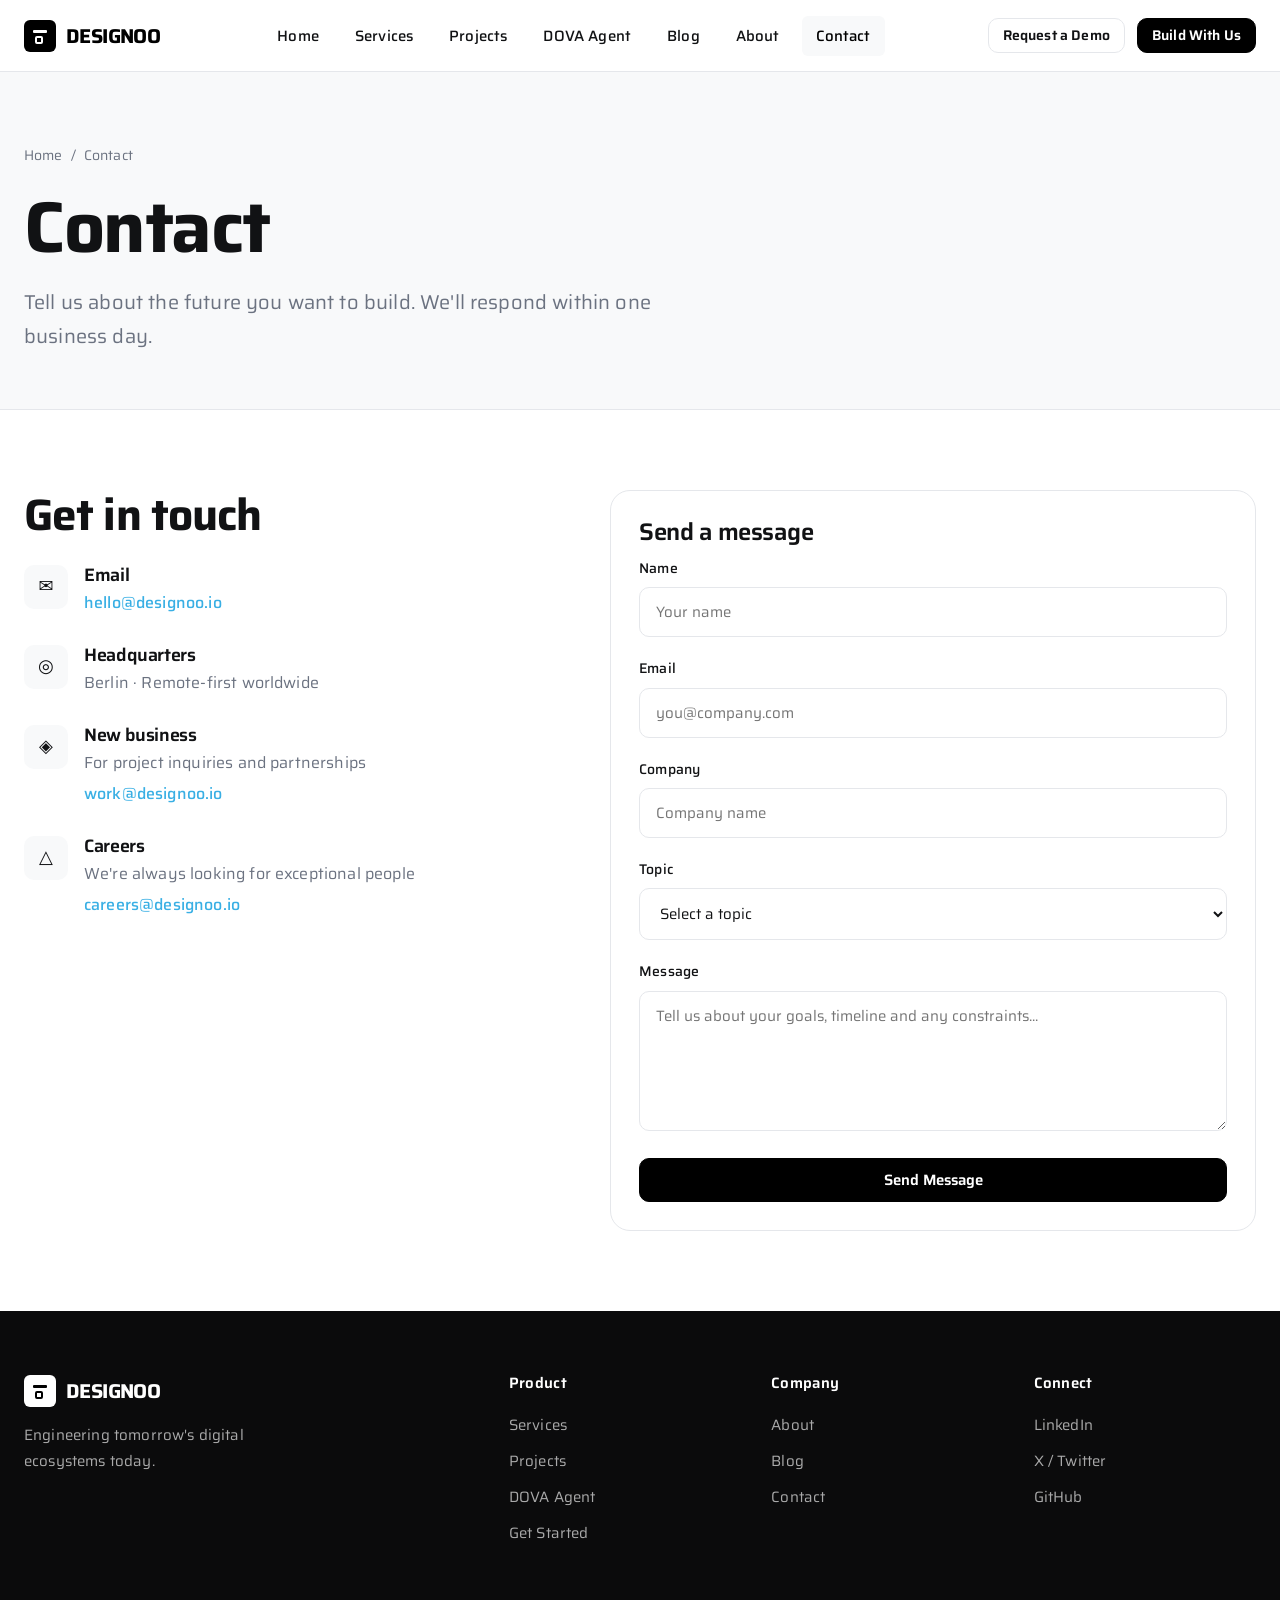
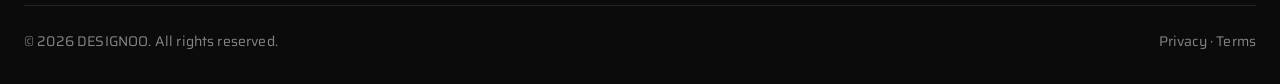
==== contact.html @ a506d185 "Add Contact, Get Started, Blog and Single Post pages" ====
<!DOCTYPE html>
<html lang="en">
<head>
  <meta charset="UTF-8">
  <meta name="viewport" content="width=device-width, initial-scale=1.0">
  <title>Contact — DESIGNOO</title>
  <meta name="description" content="Get in touch with DESIGNOO.">
  <link rel="stylesheet" href="styles.css">
</head>
<body>
  <header class="header">
    <div class="container header-inner">
      <a href="index.html" class="logo">
        <span class="logo-icon"></span>
        DESIGNOO
      </a>
      <nav class="nav" id="mainNav">
        <a href="index.html" class="nav-link">Home</a>
        <a href="services.html" class="nav-link">Services</a>
        <a href="projects.html" class="nav-link">Projects</a>
        <a href="dova-agent.html" class="nav-link">DOVA Agent</a>
        <a href="blog.html" class="nav-link">Blog</a>
        <a href="about.html" class="nav-link">About</a>
        <a href="contact.html" class="nav-link active">Contact</a>
      </nav>
      <div class="nav-actions">
        <a href="get-started.html" class="btn btn-secondary btn-sm">Request a Demo</a>
        <a href="get-started.html" class="btn btn-primary btn-sm">Build With Us</a>
        <button class="mobile-toggle" id="menuToggle" aria-label="Toggle menu">
          <span></span><span></span><span></span>
        </button>
      </div>
    </div>
  </header>

  <section class="page-hero">
    <div class="container">
      <div class="breadcrumb">
        <a href="index.html">Home</a>
        <span>/</span>
        <span>Contact</span>
      </div>
      <h1>Contact</h1>
      <p class="lead">Tell us about the future you want to build. We'll respond within one business day.</p>
    </div>
  </section>

  <section class="section">
    <div class="container">
      <div class="contact-grid">
        <div>
          <h2 class="mb-24">Get in touch</h2>
          
          <div class="contact-info-item">
            <div class="icon">✉</div>
            <div>
              <h4>Email</h4>
              <p style="margin-top: 4px;"><a href="mailto:hello@designoo.io" class="content-link">hello@designoo.io</a></p>
            </div>
          </div>
          
          <div class="contact-info-item">
            <div class="icon">◎</div>
            <div>
              <h4>Headquarters</h4>
              <p style="margin-top: 4px; color: var(--text-grey);">Berlin · Remote-first worldwide</p>
            </div>
          </div>
          
          <div class="contact-info-item">
            <div class="icon">◈</div>
            <div>
              <h4>New business</h4>
              <p style="margin-top: 4px; color: var(--text-grey);">For project inquiries and partnerships</p>
              <p style="margin-top: 4px;"><a href="mailto:work@designoo.io" class="content-link">work@designoo.io</a></p>
            </div>
          </div>
          
          <div class="contact-info-item">
            <div class="icon">△</div>
            <div>
              <h4>Careers</h4>
              <p style="margin-top: 4px; color: var(--text-grey);">We're always looking for exceptional people</p>
              <p style="margin-top: 4px;"><a href="mailto:careers@designoo.io" class="content-link">careers@designoo.io</a></p>
            </div>
          </div>
        </div>
        
        <div class="card">
          <h3 class="mb-24">Send a message</h3>
          <form action="#" method="post" onsubmit="event.preventDefault(); alert('Thank you. We will be in touch shortly.');">
            <div class="form-group">
              <label class="form-label" for="name">Name</label>
              <input class="form-input" type="text" id="name" name="name" required placeholder="Your name">
            </div>
            <div class="form-group">
              <label class="form-label" for="email">Email</label>
              <input class="form-input" type="email" id="email" name="email" required placeholder="you@company.com">
            </div>
            <div class="form-group">
              <label class="form-label" for="company">Company</label>
              <input class="form-input" type="text" id="company" name="company" placeholder="Company name">
            </div>
            <div class="form-group">
              <label class="form-label" for="topic">Topic</label>
              <select class="form-select" id="topic" name="topic">
                <option value="">Select a topic</option>
                <option value="project">New project</option>
                <option value="dova">DOVA Agent</option>
                <option value="partnership">Partnership</option>
                <option value="careers">Careers</option>
                <option value="other">Other</option>
              </select>
            </div>
            <div class="form-group">
              <label class="form-label" for="message">Message</label>
              <textarea class="form-textarea" id="message" name="message" required placeholder="Tell us about your goals, timeline and any constraints..."></textarea>
            </div>
            <button type="submit" class="btn btn-primary w-full">Send Message</button>
          </form>
        </div>
      </div>
    </div>
  </section>

  <footer class="footer">
    <div class="container">
      <div class="footer-grid">
        <div class="footer-brand">
          <a href="index.html" class="logo" style="color: #fff;">
            <span class="logo-icon"></span>
            DESIGNOO
          </a>
          <p>Engineering tomorrow's digital ecosystems today.</p>
        </div>
        <div>
          <h4>Product</h4>
          <div class="footer-links">
            <a href="services.html">Services</a>
            <a href="projects.html">Projects</a>
            <a href="dova-agent.html">DOVA Agent</a>
            <a href="get-started.html">Get Started</a>
          </div>
        </div>
        <div>
          <h4>Company</h4>
          <div class="footer-links">
            <a href="about.html">About</a>
            <a href="blog.html">Blog</a>
            <a href="contact.html">Contact</a>
          </div>
        </div>
        <div>
          <h4>Connect</h4>
          <div class="footer-links">
            <a href="#">LinkedIn</a>
            <a href="#">X / Twitter</a>
            <a href="#">GitHub</a>
          </div>
        </div>
      </div>
      <div class="footer-bottom">
        <span>© 2026 DESIGNOO. All rights reserved.</span>
        <span>Privacy · Terms</span>
      </div>
    </div>
  </footer>

  <script>
    const toggle = document.getElementById('menuToggle');
    const nav = document.getElementById('mainNav');
    if (toggle && nav) {
      toggle.addEventListener('click', () => nav.classList.toggle('open'));
    }
  </script>
</body>
</html>
---- styles.css ----
/* DESIGNOO Design System - Modern · Premium · Minimal · Digital */
@import url('https://fonts.googleapis.com/css2?family=Saira:wght@400;500;600;700&display=swap');

:root {
  /* Core Colors */
  --primary-black: #000000;
  --primary-white: #FFFFFF;
  --soft-bg: #F8F9FA;
  --dark-bg: #0B0B0C;
  --text-dark: #111214;
  --text-grey: #6B7280;
  --border: #E5E7EB;
  
  /* Accent */
  --primary-blue: #39AFE4;
  --blue-dark: #2563EB;
  
  /* Radius */
  --radius-sm: 6px;
  --radius-md: 10px;
  --radius-lg: 16px;
  --radius-xl: 20px;
  
  /* Shadows */
  --shadow-sm: 0 2px 8px rgba(0, 0, 0, 0.06);
  --shadow-card: 0 8px 24px rgba(0, 0, 0, 0.08);
  --shadow-modal: 0 20px 50px rgba(0, 0, 0, 0.15);
  
  /* Spacing */
  --max-width: 1280px;
  --header-height: 72px;
}

*,
*::before,
*::after {
  box-sizing: border-box;
  margin: 0;
  padding: 0;
}

html {
  scroll-behavior: smooth;
  font-size: 16px;
}

body {
  font-family: 'Saira', system-ui, -apple-system, sans-serif;
  font-weight: 400;
  color: var(--text-dark);
  background: var(--primary-white);
  line-height: 1.6;
  letter-spacing: 0.01em;
  -webkit-font-smoothing: antialiased;
  -moz-osx-font-smoothing: grayscale;
}

img {
  max-width: 100%;
  height: auto;
  display: block;
}

a {
  text-decoration: none;
  color: inherit;
  transition: color 0.2s ease, opacity 0.2s ease;
}

ul, ol {
  list-style: none;
}

button, input, select, textarea {
  font-family: inherit;
  font-size: inherit;
}

/* Typography */
h1, h2, h3, h4, h5, h6 {
  font-weight: 700;
  line-height: 1.15;
  letter-spacing: -0.02em;
  color: var(--text-dark);
}

h1 { font-size: clamp(2.5rem, 6vw, 4.5rem); }
h2 { font-size: clamp(1.75rem, 4vw, 2.75rem); }
h3 { font-size: clamp(1.25rem, 2.5vw, 1.5rem); font-weight: 600; }
h4 { font-size: 1.125rem; font-weight: 600; }

p {
  color: var(--text-grey);
  font-size: 1rem;
  line-height: 1.7;
}

.text-large {
  font-size: 1.125rem;
  line-height: 1.7;
}

.lead {
  font-size: 1.25rem;
  color: var(--text-grey);
  max-width: 640px;
}

/* Layout */
.container {
  width: 100%;
  max-width: var(--max-width);
  margin: 0 auto;
  padding: 0 24px;
}

.section {
  padding: 80px 0;
}

.section-sm {
  padding: 48px 0;
}

.section-lg {
  padding: 120px 0;
}

.grid {
  display: grid;
  gap: 24px;
}

.grid-2 { grid-template-columns: repeat(2, 1fr); }
.grid-3 { grid-template-columns: repeat(3, 1fr); }
.grid-4 { grid-template-columns: repeat(4, 1fr); }

@media (max-width: 1024px) {
  .grid-4 { grid-template-columns: repeat(2, 1fr); }
  .grid-3 { grid-template-columns: repeat(2, 1fr); }
}

@media (max-width: 640px) {
  .grid-2, .grid-3, .grid-4 { grid-template-columns: 1fr; }
  .section { padding: 56px 0; }
  .section-lg { padding: 72px 0; }
}

/* Header / Navigation */
.header {
  position: sticky;
  top: 0;
  z-index: 1000;
  background: rgba(255, 255, 255, 0.92);
  backdrop-filter: blur(12px);
  border-bottom: 1px solid var(--border);
  height: var(--header-height);
}

.header-inner {
  display: flex;
  align-items: center;
  justify-content: space-between;
  height: 100%;
  gap: 24px;
}

.logo {
  display: flex;
  align-items: center;
  gap: 10px;
  font-weight: 700;
  font-size: 1.25rem;
  letter-spacing: -0.03em;
  color: var(--primary-black);
}

.logo-icon {
  width: 32px;
  height: 32px;
  background: var(--primary-black);
  border-radius: var(--radius-sm);
  display: flex;
  align-items: center;
  justify-content: center;
  position: relative;
  flex-shrink: 0;
}

.logo-icon::before,
.logo-icon::after {
  content: '';
  position: absolute;
  background: var(--primary-white);
}

.logo-icon::before {
  width: 14px;
  height: 3px;
  top: 10px;
  left: 9px;
  border-radius: 1px;
}

.logo-icon::after {
  width: 8px;
  height: 8px;
  border: 2.5px solid var(--primary-white);
  border-radius: 2px;
  bottom: 8px;
  left: 11px;
  background: transparent;
}

/* Footer logo (inverted) */
.footer .logo-icon {
  background: var(--primary-white);
}

.footer .logo-icon::before {
  background: var(--primary-black);
}

.footer .logo-icon::after {
  border-color: var(--primary-black);
  background: transparent;
}

.nav {
  display: flex;
  align-items: center;
  gap: 8px;
}

.nav-link {
  padding: 8px 14px;
  font-size: 0.9375rem;
  font-weight: 500;
  color: var(--text-dark);
  border-radius: var(--radius-sm);
  transition: background 0.2s, color 0.2s;
}

.nav-link:hover,
.nav-link.active {
  background: var(--soft-bg);
  color: var(--primary-black);
}

.nav-actions {
  display: flex;
  align-items: center;
  gap: 12px;
}

.mobile-toggle {
  display: none;
  width: 40px;
  height: 40px;
  border: none;
  background: transparent;
  cursor: pointer;
  flex-direction: column;
  align-items: center;
  justify-content: center;
  gap: 5px;
  border-radius: var(--radius-sm);
}

.mobile-toggle span {
  display: block;
  width: 20px;
  height: 2px;
  background: var(--primary-black);
  border-radius: 1px;
  transition: 0.2s;
}

@media (max-width: 900px) {
  .nav {
    display: none;
    position: absolute;
    top: var(--header-height);
    left: 0;
    right: 0;
    background: var(--primary-white);
    border-bottom: 1px solid var(--border);
    flex-direction: column;
    padding: 16px;
    gap: 4px;
    box-shadow: var(--shadow-card);
  }
  
  .nav.open {
    display: flex;
  }
  
  .nav-link {
    width: 100%;
    padding: 12px 16px;
  }
  
  .mobile-toggle {
    display: flex;
  }
  
  .nav-actions .btn-secondary {
    display: none;
  }
}

/* Buttons */
.btn {
  display: inline-flex;
  align-items: center;
  justify-content: center;
  gap: 8px;
  padding: 12px 22px;
  font-size: 0.9375rem;
  font-weight: 600;
  border-radius: var(--radius-md);
  border: 1.5px solid transparent;
  cursor: pointer;
  transition: all 0.2s ease;
  white-space: nowrap;
  line-height: 1.2;
}

.btn-primary {
  background: var(--primary-black);
  color: var(--primary-white);
  border-color: var(--primary-black);
}

.btn-primary:hover {
  background: #1a1a1a;
  border-color: #1a1a1a;
}

.btn-accent {
  background: var(--primary-blue);
  color: var(--primary-white);
  border-color: var(--primary-blue);
}

.btn-accent:hover {
  background: var(--blue-dark);
  border-color: var(--blue-dark);
}

.btn-secondary {
  background: var(--primary-white);
  color: var(--text-dark);
  border-color: var(--border);
}

.btn-secondary:hover {
  background: var(--soft-bg);
  border-color: #d1d5db;
}

.btn-ghost {
  background: transparent;
  color: var(--text-dark);
  border-color: transparent;
}

.btn-ghost:hover {
  background: var(--soft-bg);
}

.btn-lg {
  padding: 16px 28px;
  font-size: 1rem;
}

.btn-sm {
  padding: 8px 14px;
  font-size: 0.875rem;
}

.btn:disabled {
  opacity: 0.5;
  cursor: not-allowed;
}

/* Badge / Tag */
.badge {
  display: inline-flex;
  align-items: center;
  padding: 6px 12px;
  font-size: 0.75rem;
  font-weight: 600;
  letter-spacing: 0.04em;
  text-transform: uppercase;
  border-radius: 999px;
  background: var(--soft-bg);
  color: var(--text-dark);
  border: 1px solid var(--border);
}

.badge-blue {
  background: rgba(57, 175, 228, 0.12);
  color: var(--blue-dark);
  border-color: rgba(57, 175, 228, 0.25);
}

.badge-dark {
  background: var(--dark-bg);
  color: var(--primary-white);
  border-color: var(--dark-bg);
}

/* Cards */
.card {
  background: var(--primary-white);
  border: 1px solid var(--border);
  border-radius: var(--radius-xl);
  padding: 28px;
  transition: box-shadow 0.25s ease, transform 0.25s ease;
}

.card:hover {
  box-shadow: var(--shadow-card);
}

.card-icon {
  width: 48px;
  height: 48px;
  border-radius: var(--radius-md);
  background: var(--soft-bg);
  display: flex;
  align-items: center;
  justify-content: center;
  margin-bottom: 20px;
  font-size: 1.5rem;
}

.card h3 {
  margin-bottom: 10px;
}

.card p {
  font-size: 0.9375rem;
}

/* Hero */
.hero {
  position: relative;
  padding: 60px 0 80px;
  overflow: hidden;
  background: linear-gradient(180deg, #F8F9FA 0%, #FFFFFF 100%);
}

.hero-content {
  display: grid;
  grid-template-columns: 1fr 1fr;
  gap: 40px;
  align-items: center;
  min-height: 520px;
}

.hero-text {
  position: relative;
  z-index: 2;
}

.hero-eyebrow {
  display: flex;
  flex-wrap: wrap;
  gap: 8px;
  margin-bottom: 24px;
}

.hero-title {
  font-size: clamp(3rem, 8vw, 5.5rem);
  font-weight: 700;
  letter-spacing: -0.04em;
  line-height: 0.95;
  color: var(--primary-black);
  margin-bottom: 20px;
}

.hero-title span {
  display: block;
}

.hero-sub {
  font-size: 1.125rem;
  color: var(--text-grey);
  max-width: 420px;
  margin-bottom: 32px;
}

.hero-tags {
  display: flex;
  flex-wrap: wrap;
  gap: 10px;
  margin-bottom: 32px;
}

.hero-actions {
  display: flex;
  flex-wrap: wrap;
  gap: 12px;
}

.hero-visual {
  position: relative;
  display: flex;
  align-items: flex-end;
  justify-content: center;
  height: 100%;
  min-height: 420px;
}

.hero-image-wrap {
  position: relative;
  width: 100%;
  max-width: 480px;
}

.hero-image-wrap img {
  width: 100%;
  border-radius: var(--radius-xl);
  object-fit: cover;
}

.floating-tag {
  position: absolute;
  background: var(--primary-white);
  border: 1px solid var(--border);
  border-radius: var(--radius-md);
  padding: 8px 14px;
  font-size: 0.8125rem;
  font-weight: 600;
  box-shadow: var(--shadow-sm);
  z-index: 3;
}

.floating-tag.predict { top: 12%; left: 0; }
.floating-tag.prototype { top: 38%; left: -10px; }
.floating-tag.propel { top: 22%; right: 0; }

.chat-widget {
  position: absolute;
  bottom: 20px;
  right: 0;
  background: var(--dark-bg);
  color: var(--primary-white);
  border-radius: var(--radius-lg);
  padding: 14px 18px;
  display: flex;
  align-items: center;
  gap: 12px;
  box-shadow: var(--shadow-card);
  max-width: 280px;
  z-index: 4;
}

.chat-widget img {
  width: 40px;
  height: 40px;
  border-radius: 50%;
  object-fit: cover;
}

.chat-widget .chat-text {
  font-size: 0.8125rem;
  line-height: 1.4;
}

.chat-widget .chat-text strong {
  display: block;
  font-weight: 600;
  margin-bottom: 2px;
}

@media (max-width: 900px) {
  .hero-content {
    grid-template-columns: 1fr;
    text-align: center;
  }
  
  .hero-sub {
    margin-left: auto;
    margin-right: auto;
  }
  
  .hero-actions {
    justify-content: center;
  }
  
  .hero-tags {
    justify-content: center;
  }
  
  .hero-eyebrow {
    justify-content: center;
  }
  
  .floating-tag {
    display: none;
  }
  
  .chat-widget {
    position: relative;
    bottom: auto;
    right: auto;
    margin: 24px auto 0;
  }
}

/* Feature strip */
.feature-strip {
  background: var(--dark-bg);
  color: var(--primary-white);
  padding: 20px 0;
}

.feature-strip-inner {
  display: flex;
  flex-wrap: wrap;
  justify-content: center;
  gap: 32px 48px;
  font-size: 0.875rem;
  font-weight: 500;
  letter-spacing: 0.02em;
}

.feature-strip span {
  opacity: 0.85;
}

/* Services / Features section */
.section-header {
  text-align: center;
  max-width: 640px;
  margin: 0 auto 56px;
}

.section-header h2 {
  margin-bottom: 16px;
}

.section-header p {
  font-size: 1.0625rem;
}

/* Projects */
.project-card {
  border-radius: var(--radius-xl);
  overflow: hidden;
  border: 1px solid var(--border);
  background: var(--primary-white);
  transition: box-shadow 0.25s, transform 0.25s;
}

.project-card:hover {
  box-shadow: var(--shadow-card);
  transform: translateY(-4px);
}

.project-card img {
  width: 100%;
  height: 220px;
  object-fit: cover;
  background: var(--soft-bg);
}

.project-card-body {
  padding: 24px;
}

.project-card-body h3 {
  margin-bottom: 8px;
}

.project-meta {
  display: flex;
  gap: 12px;
  margin-top: 16px;
  font-size: 0.8125rem;
  color: var(--text-grey);
}

/* Blog */
.blog-card {
  border: 1px solid var(--border);
  border-radius: var(--radius-xl);
  overflow: hidden;
  background: var(--primary-white);
  transition: box-shadow 0.25s;
}

.blog-card:hover {
  box-shadow: var(--shadow-card);
}

.blog-card img {
  width: 100%;
  height: 200px;
  object-fit: cover;
  background: var(--soft-bg);
}

.blog-card-body {
  padding: 24px;
}

.blog-card-body .meta {
  font-size: 0.8125rem;
  color: var(--text-grey);
  margin-bottom: 10px;
}

.blog-card-body h3 {
  margin-bottom: 10px;
  font-size: 1.125rem;
}

/* Forms */
.form-group {
  margin-bottom: 20px;
}

.form-label {
  display: block;
  font-size: 0.875rem;
  font-weight: 500;
  margin-bottom: 8px;
  color: var(--text-dark);
}

.form-input,
.form-select,
.form-textarea {
  width: 100%;
  padding: 12px 16px;
  border: 1.5px solid var(--border);
  border-radius: var(--radius-md);
  background: var(--primary-white);
  color: var(--text-dark);
  font-size: 0.9375rem;
  transition: border-color 0.2s, box-shadow 0.2s;
}

.form-input:focus,
.form-select:focus,
.form-textarea:focus {
  outline: none;
  border-color: var(--primary-blue);
  box-shadow: 0 0 0 3px rgba(57, 175, 228, 0.15);
}

.form-textarea {
  min-height: 140px;
  resize: vertical;
}

/* Contact */
.contact-grid {
  display: grid;
  grid-template-columns: 1fr 1.2fr;
  gap: 48px;
  align-items: start;
}

@media (max-width: 800px) {
  .contact-grid {
    grid-template-columns: 1fr;
  }
}

.contact-info-item {
  display: flex;
  gap: 16px;
  margin-bottom: 28px;
}

.contact-info-item .icon {
  width: 44px;
  height: 44px;
  border-radius: var(--radius-md);
  background: var(--soft-bg);
  display: flex;
  align-items: center;
  justify-content: center;
  flex-shrink: 0;
  font-size: 1.125rem;
}

/* Footer */
.footer {
  background: var(--dark-bg);
  color: var(--primary-white);
  padding: 64px 0 32px;
}

.footer-grid {
  display: grid;
  grid-template-columns: 2fr 1fr 1fr 1fr;
  gap: 40px;
  margin-bottom: 48px;
}

.footer-brand p {
  color: rgba(255, 255, 255, 0.65);
  margin-top: 16px;
  max-width: 280px;
  font-size: 0.9375rem;
}

.footer h4 {
  color: var(--primary-white);
  margin-bottom: 20px;
  font-size: 0.9375rem;
  letter-spacing: 0.02em;
}

.footer-links a {
  display: block;
  color: rgba(255, 255, 255, 0.65);
  font-size: 0.9375rem;
  margin-bottom: 12px;
  transition: color 0.2s;
}

.footer-links a:hover {
  color: var(--primary-white);
}

.footer-bottom {
  border-top: 1px solid rgba(255, 255, 255, 0.1);
  padding-top: 24px;
  display: flex;
  flex-wrap: wrap;
  justify-content: space-between;
  gap: 16px;
  font-size: 0.875rem;
  color: rgba(255, 255, 255, 0.5);
}

@media (max-width: 800px) {
  .footer-grid {
    grid-template-columns: 1fr 1fr;
  }
}

@media (max-width: 480px) {
  .footer-grid {
    grid-template-columns: 1fr;
  }
}

/* Page header (inner pages) */
.page-hero {
  background: var(--soft-bg);
  padding: 72px 0 56px;
  border-bottom: 1px solid var(--border);
}

.page-hero h1 {
  margin-bottom: 16px;
}

.breadcrumb {
  display: flex;
  gap: 8px;
  font-size: 0.875rem;
  color: var(--text-grey);
  margin-bottom: 20px;
}

.breadcrumb a:hover {
  color: var(--primary-blue);
}

/* CTA Section */
.cta-section {
  background: var(--dark-bg);
  color: var(--primary-white);
  text-align: center;
  padding: 80px 0;
  border-radius: var(--radius-xl);
  margin: 0 24px;
}

.cta-section h2 {
  color: var(--primary-white);
  margin-bottom: 16px;
}

.cta-section p {
  color: rgba(255, 255, 255, 0.7);
  max-width: 520px;
  margin: 0 auto 32px;
}

.cta-actions {
  display: flex;
  justify-content: center;
  gap: 12px;
  flex-wrap: wrap;
}

/* Stats */
.stats-grid {
  display: grid;
  grid-template-columns: repeat(4, 1fr);
  gap: 24px;
  text-align: center;
}

.stat-item h3 {
  font-size: 2.5rem;
  color: var(--primary-black);
  margin-bottom: 4px;
}

.stat-item p {
  font-size: 0.9375rem;
}

@media (max-width: 700px) {
  .stats-grid {
    grid-template-columns: repeat(2, 1fr);
  }
}

/* DOVA Agent specific */
.agent-features {
  display: grid;
  grid-template-columns: repeat(3, 1fr);
  gap: 24px;
}

@media (max-width: 900px) {
  .agent-features {
    grid-template-columns: 1fr;
  }
}

/* Single post */
.post-content {
  max-width: 720px;
  margin: 0 auto;
}

.post-content h2 {
  margin: 40px 0 16px;
  font-size: 1.5rem;
}

.post-content p {
  margin-bottom: 20px;
  font-size: 1.0625rem;
}

.post-meta {
  display: flex;
  align-items: center;
  gap: 16px;
  margin-bottom: 32px;
  font-size: 0.9375rem;
  color: var(--text-grey);
}

.post-meta img {
  width: 44px;
  height: 44px;
  border-radius: 50%;
}

/* Utility */
.text-center { text-align: center; }
.mt-8 { margin-top: 8px; }
.mt-16 { margin-top: 16px; }
.mt-24 { margin-top: 24px; }
.mt-32 { margin-top: 32px; }
.mt-48 { margin-top: 48px; }
.mb-16 { margin-bottom: 16px; }
.mb-24 { margin-bottom: 24px; }
.mb-32 { margin-bottom: 32px; }
.flex { display: flex; }
.flex-center { display: flex; align-items: center; justify-content: center; }
.gap-12 { gap: 12px; }
.gap-16 { gap: 16px; }
.w-full { width: 100%; }

/* Loading / Empty states simple */
.empty-state {
  text-align: center;
  padding: 64px 24px;
  color: var(--text-grey);
}

.empty-state h3 {
  margin-bottom: 8px;
  color: var(--text-dark);
}

/* Smooth hover for links in content */
.content-link {
  color: var(--primary-blue);
  font-weight: 500;
}

.content-link:hover {
  color: var(--blue-dark);
  text-decoration: underline;
}
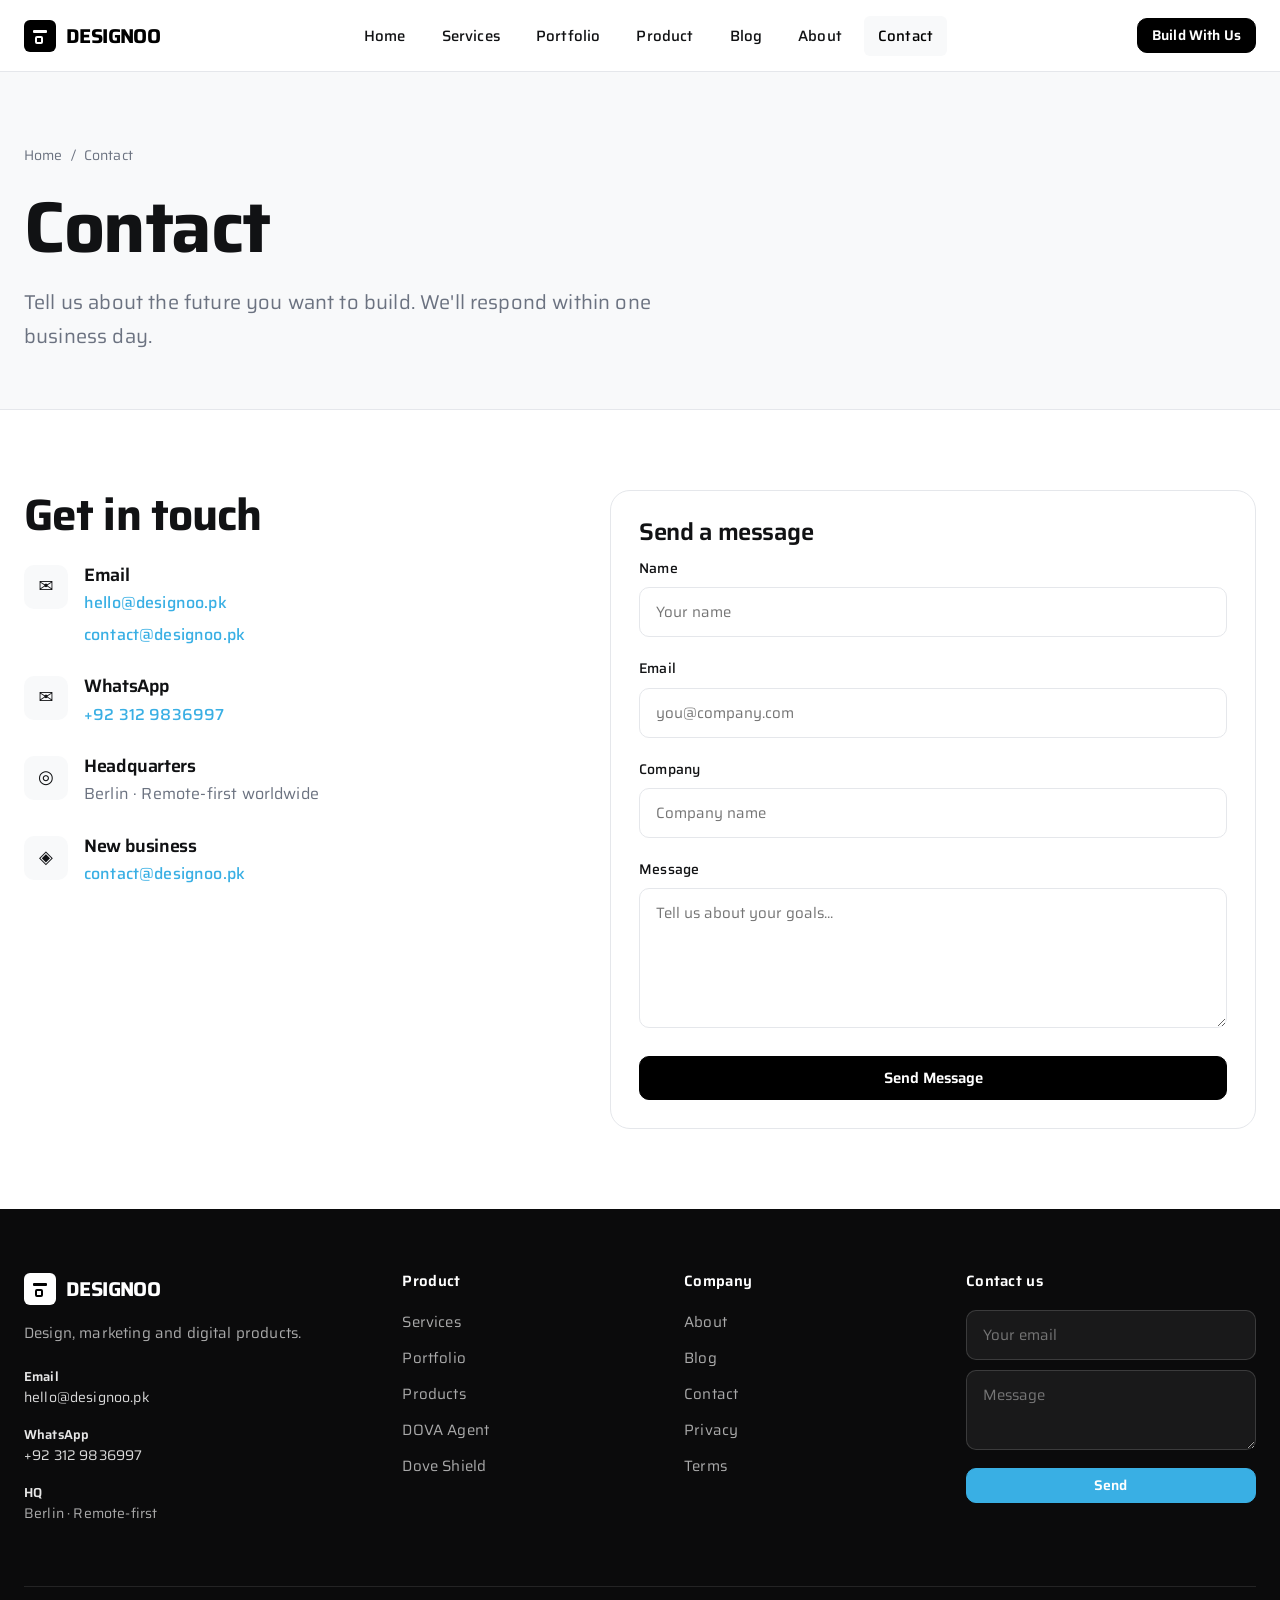
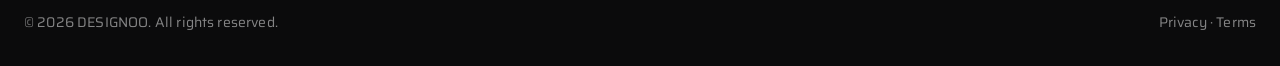
==== commit d2ca013c: "Update contact: emails hello@designoo.pk / contact@designoo.pk, WhatsApp +923129836997" ====
--- a/contact.html
+++ b/contact.html
@@ -6,40 +6,31 @@
   <title>Contact — DESIGNOO</title>
   <meta name="description" content="Get in touch with DESIGNOO.">
   <link rel="stylesheet" href="styles.css">
+  <link rel="stylesheet" href="styles-extra.css">
 </head>
 <body>
   <header class="header">
     <div class="container header-inner">
-      <a href="index.html" class="logo">
-        <span class="logo-icon"></span>
-        DESIGNOO
-      </a>
+      <a href="index.html" class="logo"><span class="logo-icon"></span> DESIGNOO</a>
       <nav class="nav" id="mainNav">
         <a href="index.html" class="nav-link">Home</a>
         <a href="services.html" class="nav-link">Services</a>
-        <a href="projects.html" class="nav-link">Projects</a>
-        <a href="dova-agent.html" class="nav-link">DOVA Agent</a>
+        <a href="projects.html" class="nav-link">Portfolio</a>
+        <a href="product.html" class="nav-link">Product</a>
         <a href="blog.html" class="nav-link">Blog</a>
         <a href="about.html" class="nav-link">About</a>
         <a href="contact.html" class="nav-link active">Contact</a>
       </nav>
       <div class="nav-actions">
-        <a href="get-started.html" class="btn btn-secondary btn-sm">Request a Demo</a>
         <a href="get-started.html" class="btn btn-primary btn-sm">Build With Us</a>
-        <button class="mobile-toggle" id="menuToggle" aria-label="Toggle menu">
-          <span></span><span></span><span></span>
-        </button>
+        <button class="mobile-toggle" id="menuToggle" aria-label="Toggle menu"><span></span><span></span><span></span></button>
       </div>
     </div>
   </header>
 
   <section class="page-hero">
     <div class="container">
-      <div class="breadcrumb">
-        <a href="index.html">Home</a>
-        <span>/</span>
-        <span>Contact</span>
-      </div>
+      <div class="breadcrumb"><a href="index.html">Home</a><span>/</span><span>Contact</span></div>
       <h1>Contact</h1>
       <p class="lead">Tell us about the future you want to build. We'll respond within one business day.</p>
     </div>
@@ -50,15 +41,21 @@
       <div class="contact-grid">
         <div>
           <h2 class="mb-24">Get in touch</h2>
-          
           <div class="contact-info-item">
             <div class="icon">✉</div>
             <div>
               <h4>Email</h4>
-              <p style="margin-top: 4px;"><a href="mailto:hello@designoo.io" class="content-link">hello@designoo.io</a></p>
+              <p style="margin-top: 4px;"><a href="mailto:hello@designoo.pk" class="content-link">hello@designoo.pk</a></p>
+              <p style="margin-top: 4px;"><a href="mailto:contact@designoo.pk" class="content-link">contact@designoo.pk</a></p>
             </div>
           </div>
-          
+          <div class="contact-info-item">
+            <div class="icon">✉</div>
+            <div>
+              <h4>WhatsApp</h4>
+              <p style="margin-top: 4px;"><a href="https://wa.me/923129836997" class="content-link">+92 312 9836997</a></p>
+            </div>
+          </div>
           <div class="contact-info-item">
             <div class="icon">◎</div>
             <div>
@@ -66,26 +63,14 @@
               <p style="margin-top: 4px; color: var(--text-grey);">Berlin · Remote-first worldwide</p>
             </div>
           </div>
-          
           <div class="contact-info-item">
             <div class="icon">◈</div>
             <div>
               <h4>New business</h4>
-              <p style="margin-top: 4px; color: var(--text-grey);">For project inquiries and partnerships</p>
-              <p style="margin-top: 4px;"><a href="mailto:work@designoo.io" class="content-link">work@designoo.io</a></p>
-            </div>
-          </div>
-          
-          <div class="contact-info-item">
-            <div class="icon">△</div>
-            <div>
-              <h4>Careers</h4>
-              <p style="margin-top: 4px; color: var(--text-grey);">We're always looking for exceptional people</p>
-              <p style="margin-top: 4px;"><a href="mailto:careers@designoo.io" class="content-link">careers@designoo.io</a></p>
+              <p style="margin-top: 4px;"><a href="mailto:contact@designoo.pk" class="content-link">contact@designoo.pk</a></p>
             </div>
           </div>
         </div>
-        
         <div class="card">
           <h3 class="mb-24">Send a message</h3>
           <form action="#" method="post" onsubmit="event.preventDefault(); alert('Thank you. We will be in touch shortly.');">
@@ -102,19 +87,8 @@
               <input class="form-input" type="text" id="company" name="company" placeholder="Company name">
             </div>
             <div class="form-group">
-              <label class="form-label" for="topic">Topic</label>
-              <select class="form-select" id="topic" name="topic">
-                <option value="">Select a topic</option>
-                <option value="project">New project</option>
-                <option value="dova">DOVA Agent</option>
-                <option value="partnership">Partnership</option>
-                <option value="careers">Careers</option>
-                <option value="other">Other</option>
-              </select>
-            </div>
-            <div class="form-group">
               <label class="form-label" for="message">Message</label>
-              <textarea class="form-textarea" id="message" name="message" required placeholder="Tell us about your goals, timeline and any constraints..."></textarea>
+              <textarea class="form-textarea" id="message" name="message" required placeholder="Tell us about your goals..."></textarea>
             </div>
             <button type="submit" class="btn btn-primary w-full">Send Message</button>
           </form>
@@ -125,21 +99,24 @@
 
   <footer class="footer">
     <div class="container">
-      <div class="footer-grid">
+      <div class="footer-grid footer-grid-5">
         <div class="footer-brand">
-          <a href="index.html" class="logo" style="color: #fff;">
-            <span class="logo-icon"></span>
-            DESIGNOO
-          </a>
-          <p>Engineering tomorrow's digital ecosystems today.</p>
+          <a href="index.html" class="logo" style="color: #fff;"><span class="logo-icon"></span> DESIGNOO</a>
+          <p>Design, marketing and digital products.</p>
+          <div class="footer-contact-info">
+            <p><strong>Email</strong><br><a href="mailto:hello@designoo.pk">hello@designoo.pk</a></p>
+            <p><strong>WhatsApp</strong><br><a href="https://wa.me/923129836997">+92 312 9836997</a></p>
+            <p><strong>HQ</strong><br>Berlin · Remote-first</p>
+          </div>
         </div>
         <div>
           <h4>Product</h4>
           <div class="footer-links">
             <a href="services.html">Services</a>
-            <a href="projects.html">Projects</a>
+            <a href="projects.html">Portfolio</a>
+            <a href="product.html">Products</a>
             <a href="dova-agent.html">DOVA Agent</a>
-            <a href="get-started.html">Get Started</a>
+            <a href="dove-shield.html">Dove Shield</a>
           </div>
         </div>
         <div>
@@ -148,30 +125,29 @@
             <a href="about.html">About</a>
             <a href="blog.html">Blog</a>
             <a href="contact.html">Contact</a>
+            <a href="privacy.html">Privacy</a>
+            <a href="terms.html">Terms</a>
           </div>
         </div>
-        <div>
-          <h4>Connect</h4>
-          <div class="footer-links">
-            <a href="#">LinkedIn</a>
-            <a href="#">X / Twitter</a>
-            <a href="#">GitHub</a>
-          </div>
+        <div class="footer-form-wrap">
+          <h4>Contact us</h4>
+          <form class="footer-form" action="#" onsubmit="event.preventDefault(); alert('Thank you.');">
+            <input class="form-input" type="email" name="email" required placeholder="Your email">
+            <textarea class="form-textarea footer-textarea" name="message" required placeholder="Message"></textarea>
+            <button type="submit" class="btn btn-accent btn-sm w-full">Send</button>
+          </form>
         </div>
       </div>
       <div class="footer-bottom">
         <span>© 2026 DESIGNOO. All rights reserved.</span>
-        <span>Privacy · Terms</span>
+        <span><a href="privacy.html">Privacy</a> · <a href="terms.html">Terms</a></span>
       </div>
     </div>
   </footer>
-
   <script>
     const toggle = document.getElementById('menuToggle');
     const nav = document.getElementById('mainNav');
-    if (toggle && nav) {
-      toggle.addEventListener('click', () => nav.classList.toggle('open'));
-    }
+    if (toggle && nav) toggle.addEventListener('click', () => nav.classList.toggle('open'));
   </script>
 </body>
 </html>
--- a/styles.css
+++ b/styles.css
@@ -2,7 +2,6 @@
 @import url('https://fonts.googleapis.com/css2?family=Saira:wght@400;500;600;700&display=swap');
 
 :root {
-  /* Core Colors */
   --primary-black: #000000;
   --primary-white: #FFFFFF;
   --soft-bg: #F8F9FA;
@@ -10,1003 +9,260 @@
   --text-dark: #111214;
   --text-grey: #6B7280;
   --border: #E5E7EB;
-  
-  /* Accent */
   --primary-blue: #39AFE4;
   --blue-dark: #2563EB;
-  
-  /* Radius */
   --radius-sm: 6px;
   --radius-md: 10px;
   --radius-lg: 16px;
   --radius-xl: 20px;
-  
-  /* Shadows */
   --shadow-sm: 0 2px 8px rgba(0, 0, 0, 0.06);
   --shadow-card: 0 8px 24px rgba(0, 0, 0, 0.08);
   --shadow-modal: 0 20px 50px rgba(0, 0, 0, 0.15);
-  
-  /* Spacing */
   --max-width: 1280px;
   --header-height: 72px;
 }
 
-*,
-*::before,
-*::after {
-  box-sizing: border-box;
-  margin: 0;
-  padding: 0;
-}
-
-html {
-  scroll-behavior: smooth;
-  font-size: 16px;
-}
-
+*, *::before, *::after { box-sizing: border-box; margin: 0; padding: 0; }
+html { scroll-behavior: smooth; font-size: 16px; }
 body {
   font-family: 'Saira', system-ui, -apple-system, sans-serif;
-  font-weight: 400;
-  color: var(--text-dark);
-  background: var(--primary-white);
-  line-height: 1.6;
-  letter-spacing: 0.01em;
+  font-weight: 400; color: var(--text-dark); background: var(--primary-white);
+  line-height: 1.6; letter-spacing: 0.01em;
   -webkit-font-smoothing: antialiased;
-  -moz-osx-font-smoothing: grayscale;
-}
-
-img {
-  max-width: 100%;
-  height: auto;
-  display: block;
-}
-
-a {
-  text-decoration: none;
-  color: inherit;
-  transition: color 0.2s ease, opacity 0.2s ease;
-}
-
-ul, ol {
-  list-style: none;
-}
-
-button, input, select, textarea {
-  font-family: inherit;
-  font-size: inherit;
-}
-
-/* Typography */
-h1, h2, h3, h4, h5, h6 {
-  font-weight: 700;
-  line-height: 1.15;
-  letter-spacing: -0.02em;
-  color: var(--text-dark);
-}
-
+}
+img { max-width: 100%; height: auto; display: block; }
+a { text-decoration: none; color: inherit; transition: color 0.2s ease, opacity 0.2s ease; }
+ul, ol { list-style: none; }
+button, input, select, textarea { font-family: inherit; font-size: inherit; }
+
+h1, h2, h3, h4, h5, h6 { font-weight: 700; line-height: 1.15; letter-spacing: -0.02em; color: var(--text-dark); }
 h1 { font-size: clamp(2.5rem, 6vw, 4.5rem); }
 h2 { font-size: clamp(1.75rem, 4vw, 2.75rem); }
 h3 { font-size: clamp(1.25rem, 2.5vw, 1.5rem); font-weight: 600; }
 h4 { font-size: 1.125rem; font-weight: 600; }
-
-p {
-  color: var(--text-grey);
-  font-size: 1rem;
-  line-height: 1.7;
-}
-
-.text-large {
-  font-size: 1.125rem;
-  line-height: 1.7;
-}
-
-.lead {
-  font-size: 1.25rem;
-  color: var(--text-grey);
-  max-width: 640px;
-}
-
-/* Layout */
-.container {
-  width: 100%;
-  max-width: var(--max-width);
-  margin: 0 auto;
-  padding: 0 24px;
-}
-
-.section {
-  padding: 80px 0;
-}
-
-.section-sm {
-  padding: 48px 0;
-}
-
-.section-lg {
-  padding: 120px 0;
-}
-
-.grid {
-  display: grid;
-  gap: 24px;
-}
-
+p { color: var(--text-grey); font-size: 1rem; line-height: 1.7; }
+.lead { font-size: 1.25rem; color: var(--text-grey); max-width: 640px; }
+
+.container { width: 100%; max-width: var(--max-width); margin: 0 auto; padding: 0 24px; }
+.section { padding: 80px 0; }
+.grid { display: grid; gap: 24px; }
 .grid-2 { grid-template-columns: repeat(2, 1fr); }
 .grid-3 { grid-template-columns: repeat(3, 1fr); }
 .grid-4 { grid-template-columns: repeat(4, 1fr); }
-
-@media (max-width: 1024px) {
-  .grid-4 { grid-template-columns: repeat(2, 1fr); }
-  .grid-3 { grid-template-columns: repeat(2, 1fr); }
-}
-
-@media (max-width: 640px) {
-  .grid-2, .grid-3, .grid-4 { grid-template-columns: 1fr; }
-  .section { padding: 56px 0; }
-  .section-lg { padding: 72px 0; }
-}
-
-/* Header / Navigation */
+@media (max-width: 1024px) { .grid-4, .grid-3 { grid-template-columns: repeat(2, 1fr); } }
+@media (max-width: 640px) { .grid-2, .grid-3, .grid-4 { grid-template-columns: 1fr; } .section { padding: 56px 0; } }
+
 .header {
-  position: sticky;
-  top: 0;
-  z-index: 1000;
-  background: rgba(255, 255, 255, 0.92);
-  backdrop-filter: blur(12px);
-  border-bottom: 1px solid var(--border);
-  height: var(--header-height);
-}
-
-.header-inner {
-  display: flex;
-  align-items: center;
-  justify-content: space-between;
-  height: 100%;
-  gap: 24px;
-}
-
-.logo {
-  display: flex;
-  align-items: center;
-  gap: 10px;
-  font-weight: 700;
-  font-size: 1.25rem;
-  letter-spacing: -0.03em;
-  color: var(--primary-black);
-}
-
+  position: sticky; top: 0; z-index: 1000;
+  background: rgba(255, 255, 255, 0.92); backdrop-filter: blur(12px);
+  border-bottom: 1px solid var(--border); height: var(--header-height);
+}
+.header-inner { display: flex; align-items: center; justify-content: space-between; height: 100%; gap: 24px; }
+.logo { display: flex; align-items: center; gap: 10px; font-weight: 700; font-size: 1.25rem; letter-spacing: -0.03em; color: var(--primary-black); }
 .logo-icon {
-  width: 32px;
-  height: 32px;
-  background: var(--primary-black);
-  border-radius: var(--radius-sm);
-  display: flex;
-  align-items: center;
-  justify-content: center;
-  position: relative;
-  flex-shrink: 0;
-}
-
-.logo-icon::before,
-.logo-icon::after {
-  content: '';
-  position: absolute;
-  background: var(--primary-white);
-}
-
-.logo-icon::before {
-  width: 14px;
-  height: 3px;
-  top: 10px;
-  left: 9px;
-  border-radius: 1px;
-}
-
-.logo-icon::after {
-  width: 8px;
-  height: 8px;
-  border: 2.5px solid var(--primary-white);
-  border-radius: 2px;
-  bottom: 8px;
-  left: 11px;
-  background: transparent;
-}
-
-/* Footer logo (inverted) */
-.footer .logo-icon {
-  background: var(--primary-white);
-}
-
-.footer .logo-icon::before {
-  background: var(--primary-black);
-}
-
-.footer .logo-icon::after {
-  border-color: var(--primary-black);
-  background: transparent;
-}
-
-.nav {
-  display: flex;
-  align-items: center;
-  gap: 8px;
-}
-
-.nav-link {
-  padding: 8px 14px;
-  font-size: 0.9375rem;
-  font-weight: 500;
-  color: var(--text-dark);
-  border-radius: var(--radius-sm);
-  transition: background 0.2s, color 0.2s;
-}
-
-.nav-link:hover,
-.nav-link.active {
-  background: var(--soft-bg);
-  color: var(--primary-black);
-}
-
-.nav-actions {
-  display: flex;
-  align-items: center;
-  gap: 12px;
-}
-
-.mobile-toggle {
-  display: none;
-  width: 40px;
-  height: 40px;
-  border: none;
-  background: transparent;
-  cursor: pointer;
-  flex-direction: column;
-  align-items: center;
-  justify-content: center;
-  gap: 5px;
-  border-radius: var(--radius-sm);
-}
-
-.mobile-toggle span {
-  display: block;
-  width: 20px;
-  height: 2px;
-  background: var(--primary-black);
-  border-radius: 1px;
-  transition: 0.2s;
-}
-
+  width: 32px; height: 32px; background: var(--primary-black); border-radius: var(--radius-sm);
+  display: flex; align-items: center; justify-content: center; position: relative; flex-shrink: 0;
+}
+.logo-icon::before, .logo-icon::after { content: ''; position: absolute; background: var(--primary-white); }
+.logo-icon::before { width: 14px; height: 3px; top: 10px; left: 9px; border-radius: 1px; }
+.logo-icon::after { width: 8px; height: 8px; border: 2.5px solid var(--primary-white); border-radius: 2px; bottom: 8px; left: 11px; background: transparent; }
+.footer .logo-icon { background: var(--primary-white); }
+.footer .logo-icon::before { background: var(--primary-black); }
+.footer .logo-icon::after { border-color: var(--primary-black); background: transparent; }
+.nav { display: flex; align-items: center; gap: 8px; }
+.nav-link { padding: 8px 14px; font-size: 0.9375rem; font-weight: 500; color: var(--text-dark); border-radius: var(--radius-sm); transition: background 0.2s, color 0.2s; }
+.nav-link:hover, .nav-link.active { background: var(--soft-bg); color: var(--primary-black); }
+.nav-actions { display: flex; align-items: center; gap: 12px; }
+.mobile-toggle { display: none; width: 40px; height: 40px; border: none; background: transparent; cursor: pointer; flex-direction: column; align-items: center; justify-content: center; gap: 5px; border-radius: var(--radius-sm); }
+.mobile-toggle span { display: block; width: 20px; height: 2px; background: var(--primary-black); border-radius: 1px; }
 @media (max-width: 900px) {
-  .nav {
-    display: none;
-    position: absolute;
-    top: var(--header-height);
-    left: 0;
-    right: 0;
-    background: var(--primary-white);
-    border-bottom: 1px solid var(--border);
-    flex-direction: column;
-    padding: 16px;
-    gap: 4px;
-    box-shadow: var(--shadow-card);
-  }
-  
-  .nav.open {
-    display: flex;
-  }
-  
-  .nav-link {
-    width: 100%;
-    padding: 12px 16px;
-  }
-  
-  .mobile-toggle {
-    display: flex;
-  }
-  
-  .nav-actions .btn-secondary {
-    display: none;
-  }
-}
-
-/* Buttons */
-.btn {
-  display: inline-flex;
-  align-items: center;
-  justify-content: center;
-  gap: 8px;
-  padding: 12px 22px;
-  font-size: 0.9375rem;
-  font-weight: 600;
-  border-radius: var(--radius-md);
-  border: 1.5px solid transparent;
-  cursor: pointer;
-  transition: all 0.2s ease;
-  white-space: nowrap;
-  line-height: 1.2;
-}
-
-.btn-primary {
-  background: var(--primary-black);
-  color: var(--primary-white);
-  border-color: var(--primary-black);
-}
-
-.btn-primary:hover {
-  background: #1a1a1a;
-  border-color: #1a1a1a;
-}
-
-.btn-accent {
-  background: var(--primary-blue);
-  color: var(--primary-white);
-  border-color: var(--primary-blue);
-}
-
-.btn-accent:hover {
-  background: var(--blue-dark);
-  border-color: var(--blue-dark);
-}
-
-.btn-secondary {
-  background: var(--primary-white);
-  color: var(--text-dark);
-  border-color: var(--border);
-}
-
-.btn-secondary:hover {
-  background: var(--soft-bg);
-  border-color: #d1d5db;
-}
-
-.btn-ghost {
-  background: transparent;
-  color: var(--text-dark);
-  border-color: transparent;
-}
-
-.btn-ghost:hover {
-  background: var(--soft-bg);
-}
-
-.btn-lg {
-  padding: 16px 28px;
-  font-size: 1rem;
-}
-
-.btn-sm {
-  padding: 8px 14px;
-  font-size: 0.875rem;
-}
-
-.btn:disabled {
-  opacity: 0.5;
-  cursor: not-allowed;
-}
-
-/* Badge / Tag */
-.badge {
-  display: inline-flex;
-  align-items: center;
-  padding: 6px 12px;
-  font-size: 0.75rem;
-  font-weight: 600;
-  letter-spacing: 0.04em;
-  text-transform: uppercase;
-  border-radius: 999px;
-  background: var(--soft-bg);
-  color: var(--text-dark);
-  border: 1px solid var(--border);
-}
-
-.badge-blue {
-  background: rgba(57, 175, 228, 0.12);
-  color: var(--blue-dark);
-  border-color: rgba(57, 175, 228, 0.25);
-}
-
-.badge-dark {
-  background: var(--dark-bg);
-  color: var(--primary-white);
-  border-color: var(--dark-bg);
-}
-
-/* Cards */
-.card {
-  background: var(--primary-white);
-  border: 1px solid var(--border);
-  border-radius: var(--radius-xl);
-  padding: 28px;
-  transition: box-shadow 0.25s ease, transform 0.25s ease;
-}
-
-.card:hover {
-  box-shadow: var(--shadow-card);
-}
-
-.card-icon {
-  width: 48px;
-  height: 48px;
-  border-radius: var(--radius-md);
-  background: var(--soft-bg);
-  display: flex;
-  align-items: center;
-  justify-content: center;
-  margin-bottom: 20px;
-  font-size: 1.5rem;
-}
-
-.card h3 {
-  margin-bottom: 10px;
-}
-
-.card p {
-  font-size: 0.9375rem;
-}
-
-/* Hero */
+  .nav { display: none; position: absolute; top: var(--header-height); left: 0; right: 0; background: var(--primary-white); border-bottom: 1px solid var(--border); flex-direction: column; padding: 16px; gap: 4px; box-shadow: var(--shadow-card); }
+  .nav.open { display: flex; }
+  .nav-link { width: 100%; padding: 12px 16px; }
+  .mobile-toggle { display: flex; }
+  .nav-actions .btn-secondary { display: none; }
+}
+
+.btn { display: inline-flex; align-items: center; justify-content: center; gap: 8px; padding: 12px 22px; font-size: 0.9375rem; font-weight: 600; border-radius: var(--radius-md); border: 1.5px solid transparent; cursor: pointer; transition: all 0.2s ease; white-space: nowrap; line-height: 1.2; }
+.btn-primary { background: var(--primary-black); color: var(--primary-white); border-color: var(--primary-black); }
+.btn-primary:hover { background: #1a1a1a; border-color: #1a1a1a; }
+.btn-accent { background: var(--primary-blue); color: var(--primary-white); border-color: var(--primary-blue); }
+.btn-accent:hover { background: var(--blue-dark); border-color: var(--blue-dark); }
+.btn-secondary { background: var(--primary-white); color: var(--text-dark); border-color: var(--border); }
+.btn-secondary:hover { background: var(--soft-bg); border-color: #d1d5db; }
+.btn-ghost { background: transparent; color: var(--text-dark); border-color: transparent; }
+.btn-ghost:hover { background: var(--soft-bg); }
+.btn-lg { padding: 16px 28px; font-size: 1rem; }
+.btn-sm { padding: 8px 14px; font-size: 0.875rem; }
+
+.badge { display: inline-flex; align-items: center; padding: 6px 12px; font-size: 0.75rem; font-weight: 600; letter-spacing: 0.04em; text-transform: uppercase; border-radius: 999px; background: var(--soft-bg); color: var(--text-dark); border: 1px solid var(--border); }
+.badge-blue { background: rgba(57, 175, 228, 0.12); color: var(--blue-dark); border-color: rgba(57, 175, 228, 0.25); }
+.badge-dark { background: var(--dark-bg); color: var(--primary-white); border-color: var(--dark-bg); }
+
+.card { background: var(--primary-white); border: 1px solid var(--border); border-radius: var(--radius-xl); padding: 28px; transition: box-shadow 0.25s ease, transform 0.25s ease; }
+.card:hover { box-shadow: var(--shadow-card); }
+.card-icon { width: 48px; height: 48px; border-radius: var(--radius-md); background: var(--soft-bg); display: flex; align-items: center; justify-content: center; margin-bottom: 20px; font-size: 1.5rem; }
+.card h3 { margin-bottom: 10px; }
+.card p { font-size: 0.9375rem; }
+
+/* ===== REDESIGNED HERO ===== */
 .hero {
-  position: relative;
-  padding: 60px 0 80px;
-  overflow: hidden;
-  background: linear-gradient(180deg, #F8F9FA 0%, #FFFFFF 100%);
-}
-
+  position: relative; padding: 72px 0 88px; overflow: hidden;
+  background: linear-gradient(165deg, #F8F9FA 0%, #FFFFFF 45%, #F0F7FC 100%);
+}
+.hero-bg-glow {
+  position: absolute; top: -20%; right: -10%; width: 55%; height: 70%;
+  background: radial-gradient(ellipse at center, rgba(57, 175, 228, 0.12) 0%, transparent 70%);
+  pointer-events: none; z-index: 0;
+}
 .hero-content {
-  display: grid;
-  grid-template-columns: 1fr 1fr;
-  gap: 40px;
-  align-items: center;
-  min-height: 520px;
-}
-
-.hero-text {
-  position: relative;
-  z-index: 2;
-}
-
-.hero-eyebrow {
-  display: flex;
-  flex-wrap: wrap;
-  gap: 8px;
-  margin-bottom: 24px;
-}
-
+  display: grid; grid-template-columns: 1fr 1fr; gap: 48px;
+  align-items: center; min-height: 560px; position: relative; z-index: 1;
+}
+.hero-text { position: relative; z-index: 2; }
+.hero-eyebrow { display: flex; flex-wrap: wrap; gap: 8px; margin-bottom: 28px; }
 .hero-title {
-  font-size: clamp(3rem, 8vw, 5.5rem);
-  font-weight: 700;
-  letter-spacing: -0.04em;
-  line-height: 0.95;
-  color: var(--primary-black);
-  margin-bottom: 20px;
-}
-
-.hero-title span {
-  display: block;
-}
-
-.hero-sub {
-  font-size: 1.125rem;
-  color: var(--text-grey);
-  max-width: 420px;
-  margin-bottom: 32px;
-}
-
-.hero-tags {
-  display: flex;
-  flex-wrap: wrap;
-  gap: 10px;
-  margin-bottom: 32px;
-}
-
-.hero-actions {
-  display: flex;
-  flex-wrap: wrap;
-  gap: 12px;
-}
-
-.hero-visual {
-  position: relative;
-  display: flex;
-  align-items: flex-end;
-  justify-content: center;
-  height: 100%;
-  min-height: 420px;
-}
-
+  font-size: clamp(3.25rem, 8.5vw, 5.75rem); font-weight: 700;
+  letter-spacing: -0.045em; line-height: 0.92; color: var(--primary-black); margin-bottom: 22px;
+}
+.hero-title span { display: block; }
+.hero-sub { font-size: 1.125rem; color: var(--text-grey); max-width: 440px; margin-bottom: 28px; line-height: 1.7; }
+
+.hero-skills { display: flex; flex-wrap: wrap; gap: 10px; margin-bottom: 20px; }
+.skill-pill {
+  display: inline-flex; align-items: center; padding: 8px 16px;
+  font-size: 0.8125rem; font-weight: 600; letter-spacing: 0.02em; border-radius: 999px;
+  background: var(--primary-white); color: var(--text-dark); border: 1.5px solid var(--border);
+  box-shadow: 0 2px 8px rgba(0, 0, 0, 0.04); transition: border-color 0.2s, transform 0.2s, box-shadow 0.2s;
+}
+.skill-pill:hover { border-color: var(--primary-blue); transform: translateY(-1px); box-shadow: 0 4px 12px rgba(57, 175, 228, 0.15); }
+.skill-pill-accent { background: rgba(57, 175, 228, 0.1); color: var(--blue-dark); border-color: rgba(57, 175, 228, 0.35); }
+
+.hero-tags { display: flex; flex-wrap: wrap; gap: 10px; margin-bottom: 28px; }
+.hero-actions { display: flex; flex-wrap: wrap; gap: 12px; margin-bottom: 28px; }
+
+.hero-skill-cta { margin-top: 8px; }
+.skill-cta-card {
+  display: flex; align-items: center; gap: 14px; padding: 14px 16px;
+  background: var(--primary-white); border: 1px solid var(--border); border-radius: var(--radius-lg);
+  box-shadow: var(--shadow-sm); max-width: 420px; transition: box-shadow 0.25s, transform 0.25s;
+}
+.skill-cta-card:hover { box-shadow: var(--shadow-card); transform: translateY(-2px); }
+.skill-cta-icon {
+  width: 40px; height: 40px; border-radius: var(--radius-md);
+  background: linear-gradient(135deg, #39AFE4 0%, #2563EB 100%); color: #fff;
+  display: flex; align-items: center; justify-content: center; font-size: 1.1rem; flex-shrink: 0;
+}
+.skill-cta-body { flex: 1; min-width: 0; }
+.skill-cta-body strong { display: block; font-size: 0.9375rem; font-weight: 600; color: var(--text-dark); margin-bottom: 2px; }
+.skill-cta-body span { font-size: 0.8125rem; color: var(--text-grey); }
+.skill-cta-btn { flex-shrink: 0; color: var(--blue-dark) !important; font-weight: 600; }
+
+.hero-visual { position: relative; display: flex; align-items: flex-end; justify-content: center; height: 100%; min-height: 440px; }
 .hero-image-wrap {
-  position: relative;
-  width: 100%;
-  max-width: 480px;
-}
-
+  position: relative; width: 100%; max-width: 480px;
+  transform: perspective(1000px) rotateY(-4deg) rotateX(2deg); transition: transform 0.4s ease;
+}
+.hero-image-wrap:hover { transform: perspective(1000px) rotateY(0deg) rotateX(0deg); }
 .hero-image-wrap img {
-  width: 100%;
-  border-radius: var(--radius-xl);
-  object-fit: cover;
-}
-
+  width: 100%; border-radius: var(--radius-xl); object-fit: cover;
+  box-shadow: 0 24px 48px rgba(0, 0, 0, 0.12), 0 8px 16px rgba(0, 0, 0, 0.06);
+}
 .floating-tag {
-  position: absolute;
-  background: var(--primary-white);
-  border: 1px solid var(--border);
-  border-radius: var(--radius-md);
-  padding: 8px 14px;
-  font-size: 0.8125rem;
-  font-weight: 600;
-  box-shadow: var(--shadow-sm);
-  z-index: 3;
-}
-
+  position: absolute; background: var(--primary-white); border: 1px solid var(--border);
+  border-radius: var(--radius-md); padding: 8px 14px; font-size: 0.8125rem; font-weight: 600;
+  box-shadow: var(--shadow-sm); z-index: 3; backdrop-filter: blur(8px);
+}
 .floating-tag.predict { top: 12%; left: 0; }
 .floating-tag.prototype { top: 38%; left: -10px; }
 .floating-tag.propel { top: 22%; right: 0; }
-
 .chat-widget {
-  position: absolute;
-  bottom: 20px;
-  right: 0;
-  background: var(--dark-bg);
-  color: var(--primary-white);
-  border-radius: var(--radius-lg);
-  padding: 14px 18px;
-  display: flex;
-  align-items: center;
-  gap: 12px;
-  box-shadow: var(--shadow-card);
-  max-width: 280px;
-  z-index: 4;
-}
-
-.chat-widget img {
-  width: 40px;
-  height: 40px;
-  border-radius: 50%;
-  object-fit: cover;
-}
-
-.chat-widget .chat-text {
-  font-size: 0.8125rem;
-  line-height: 1.4;
-}
-
-.chat-widget .chat-text strong {
-  display: block;
-  font-weight: 600;
-  margin-bottom: 2px;
-}
+  position: absolute; bottom: 20px; right: 0; background: var(--dark-bg); color: var(--primary-white);
+  border-radius: var(--radius-lg); padding: 14px 18px; display: flex; align-items: center; gap: 12px;
+  box-shadow: var(--shadow-card); max-width: 280px; z-index: 4;
+}
+.chat-widget img { width: 40px; height: 40px; border-radius: 50%; object-fit: cover; }
+.chat-widget .chat-text { font-size: 0.8125rem; line-height: 1.4; }
+.chat-widget .chat-text strong { display: block; font-weight: 600; margin-bottom: 2px; }
 
 @media (max-width: 900px) {
-  .hero-content {
-    grid-template-columns: 1fr;
-    text-align: center;
-  }
-  
-  .hero-sub {
-    margin-left: auto;
-    margin-right: auto;
-  }
-  
-  .hero-actions {
-    justify-content: center;
-  }
-  
-  .hero-tags {
-    justify-content: center;
-  }
-  
-  .hero-eyebrow {
-    justify-content: center;
-  }
-  
-  .floating-tag {
-    display: none;
-  }
-  
-  .chat-widget {
-    position: relative;
-    bottom: auto;
-    right: auto;
-    margin: 24px auto 0;
-  }
-}
-
-/* Feature strip */
-.feature-strip {
-  background: var(--dark-bg);
-  color: var(--primary-white);
-  padding: 20px 0;
-}
-
-.feature-strip-inner {
-  display: flex;
-  flex-wrap: wrap;
-  justify-content: center;
-  gap: 32px 48px;
-  font-size: 0.875rem;
-  font-weight: 500;
-  letter-spacing: 0.02em;
-}
-
-.feature-strip span {
-  opacity: 0.85;
-}
-
-/* Services / Features section */
-.section-header {
-  text-align: center;
-  max-width: 640px;
-  margin: 0 auto 56px;
-}
-
-.section-header h2 {
-  margin-bottom: 16px;
-}
-
-.section-header p {
-  font-size: 1.0625rem;
-}
-
-/* Projects */
-.project-card {
-  border-radius: var(--radius-xl);
-  overflow: hidden;
-  border: 1px solid var(--border);
-  background: var(--primary-white);
-  transition: box-shadow 0.25s, transform 0.25s;
-}
-
-.project-card:hover {
-  box-shadow: var(--shadow-card);
-  transform: translateY(-4px);
-}
-
-.project-card img {
-  width: 100%;
-  height: 220px;
-  object-fit: cover;
-  background: var(--soft-bg);
-}
-
-.project-card-body {
-  padding: 24px;
-}
-
-.project-card-body h3 {
-  margin-bottom: 8px;
-}
-
-.project-meta {
-  display: flex;
-  gap: 12px;
-  margin-top: 16px;
-  font-size: 0.8125rem;
-  color: var(--text-grey);
-}
-
-/* Blog */
-.blog-card {
-  border: 1px solid var(--border);
-  border-radius: var(--radius-xl);
-  overflow: hidden;
-  background: var(--primary-white);
-  transition: box-shadow 0.25s;
-}
-
-.blog-card:hover {
-  box-shadow: var(--shadow-card);
-}
-
-.blog-card img {
-  width: 100%;
-  height: 200px;
-  object-fit: cover;
-  background: var(--soft-bg);
-}
-
-.blog-card-body {
-  padding: 24px;
-}
-
-.blog-card-body .meta {
-  font-size: 0.8125rem;
-  color: var(--text-grey);
-  margin-bottom: 10px;
-}
-
-.blog-card-body h3 {
-  margin-bottom: 10px;
-  font-size: 1.125rem;
-}
-
-/* Forms */
-.form-group {
-  margin-bottom: 20px;
-}
-
-.form-label {
-  display: block;
-  font-size: 0.875rem;
-  font-weight: 500;
-  margin-bottom: 8px;
-  color: var(--text-dark);
-}
-
-.form-input,
-.form-select,
-.form-textarea {
-  width: 100%;
-  padding: 12px 16px;
-  border: 1.5px solid var(--border);
-  border-radius: var(--radius-md);
-  background: var(--primary-white);
-  color: var(--text-dark);
-  font-size: 0.9375rem;
-  transition: border-color 0.2s, box-shadow 0.2s;
-}
-
-.form-input:focus,
-.form-select:focus,
-.form-textarea:focus {
-  outline: none;
-  border-color: var(--primary-blue);
-  box-shadow: 0 0 0 3px rgba(57, 175, 228, 0.15);
-}
-
-.form-textarea {
-  min-height: 140px;
-  resize: vertical;
-}
-
-/* Contact */
-.contact-grid {
-  display: grid;
-  grid-template-columns: 1fr 1.2fr;
-  gap: 48px;
-  align-items: start;
-}
-
-@media (max-width: 800px) {
-  .contact-grid {
-    grid-template-columns: 1fr;
-  }
-}
-
-.contact-info-item {
-  display: flex;
-  gap: 16px;
-  margin-bottom: 28px;
-}
-
-.contact-info-item .icon {
-  width: 44px;
-  height: 44px;
-  border-radius: var(--radius-md);
-  background: var(--soft-bg);
-  display: flex;
-  align-items: center;
-  justify-content: center;
-  flex-shrink: 0;
-  font-size: 1.125rem;
-}
-
-/* Footer */
-.footer {
-  background: var(--dark-bg);
-  color: var(--primary-white);
-  padding: 64px 0 32px;
-}
-
-.footer-grid {
-  display: grid;
-  grid-template-columns: 2fr 1fr 1fr 1fr;
-  gap: 40px;
-  margin-bottom: 48px;
-}
-
-.footer-brand p {
-  color: rgba(255, 255, 255, 0.65);
-  margin-top: 16px;
-  max-width: 280px;
-  font-size: 0.9375rem;
-}
-
-.footer h4 {
-  color: var(--primary-white);
-  margin-bottom: 20px;
-  font-size: 0.9375rem;
-  letter-spacing: 0.02em;
-}
-
-.footer-links a {
-  display: block;
-  color: rgba(255, 255, 255, 0.65);
-  font-size: 0.9375rem;
-  margin-bottom: 12px;
-  transition: color 0.2s;
-}
-
-.footer-links a:hover {
-  color: var(--primary-white);
-}
-
-.footer-bottom {
-  border-top: 1px solid rgba(255, 255, 255, 0.1);
-  padding-top: 24px;
-  display: flex;
-  flex-wrap: wrap;
-  justify-content: space-between;
-  gap: 16px;
-  font-size: 0.875rem;
-  color: rgba(255, 255, 255, 0.5);
-}
-
-@media (max-width: 800px) {
-  .footer-grid {
-    grid-template-columns: 1fr 1fr;
-  }
-}
-
+  .hero { padding: 48px 0 64px; }
+  .hero-content { grid-template-columns: 1fr; text-align: center; min-height: auto; gap: 36px; }
+  .hero-sub { margin-left: auto; margin-right: auto; }
+  .hero-actions { justify-content: center; flex-direction: column; align-items: center; }
+  .hero-actions .btn { width: 100%; max-width: 280px; }
+  .hero-tags, .hero-skills, .hero-eyebrow { justify-content: center; }
+  .hero-skill-cta { display: flex; justify-content: center; }
+  .skill-cta-card { max-width: 100%; text-align: left; }
+  .floating-tag { display: none; }
+  .hero-image-wrap { transform: none; max-width: 360px; margin: 0 auto; }
+  .hero-image-wrap:hover { transform: none; }
+  .chat-widget { position: relative; bottom: auto; right: auto; margin: 20px auto 0; }
+  .hero-visual { min-height: auto; }
+}
 @media (max-width: 480px) {
-  .footer-grid {
-    grid-template-columns: 1fr;
-  }
-}
-
-/* Page header (inner pages) */
-.page-hero {
-  background: var(--soft-bg);
-  padding: 72px 0 56px;
-  border-bottom: 1px solid var(--border);
-}
-
-.page-hero h1 {
-  margin-bottom: 16px;
-}
-
-.breadcrumb {
-  display: flex;
-  gap: 8px;
-  font-size: 0.875rem;
-  color: var(--text-grey);
-  margin-bottom: 20px;
-}
-
-.breadcrumb a:hover {
-  color: var(--primary-blue);
-}
-
-/* CTA Section */
-.cta-section {
-  background: var(--dark-bg);
-  color: var(--primary-white);
-  text-align: center;
-  padding: 80px 0;
-  border-radius: var(--radius-xl);
-  margin: 0 24px;
-}
-
-.cta-section h2 {
-  color: var(--primary-white);
-  margin-bottom: 16px;
-}
-
-.cta-section p {
-  color: rgba(255, 255, 255, 0.7);
-  max-width: 520px;
-  margin: 0 auto 32px;
-}
-
-.cta-actions {
-  display: flex;
-  justify-content: center;
-  gap: 12px;
-  flex-wrap: wrap;
-}
-
-/* Stats */
-.stats-grid {
-  display: grid;
-  grid-template-columns: repeat(4, 1fr);
-  gap: 24px;
-  text-align: center;
-}
-
-.stat-item h3 {
-  font-size: 2.5rem;
-  color: var(--primary-black);
-  margin-bottom: 4px;
-}
-
-.stat-item p {
-  font-size: 0.9375rem;
-}
-
-@media (max-width: 700px) {
-  .stats-grid {
-    grid-template-columns: repeat(2, 1fr);
-  }
-}
-
-/* DOVA Agent specific */
-.agent-features {
-  display: grid;
-  grid-template-columns: repeat(3, 1fr);
-  gap: 24px;
-}
-
-@media (max-width: 900px) {
-  .agent-features {
-    grid-template-columns: 1fr;
-  }
-}
-
-/* Single post */
-.post-content {
-  max-width: 720px;
-  margin: 0 auto;
-}
-
-.post-content h2 {
-  margin: 40px 0 16px;
-  font-size: 1.5rem;
-}
-
-.post-content p {
-  margin-bottom: 20px;
-  font-size: 1.0625rem;
-}
-
-.post-meta {
-  display: flex;
-  align-items: center;
-  gap: 16px;
-  margin-bottom: 32px;
-  font-size: 0.9375rem;
-  color: var(--text-grey);
-}
-
-.post-meta img {
-  width: 44px;
-  height: 44px;
-  border-radius: 50%;
-}
-
-/* Utility */
+  .hero-title { font-size: 2.75rem; }
+  .skill-pill { padding: 6px 12px; font-size: 0.75rem; }
+}
+
+.feature-strip { background: var(--dark-bg); color: var(--primary-white); padding: 20px 0; }
+.feature-strip-inner { display: flex; flex-wrap: wrap; justify-content: center; gap: 32px 48px; font-size: 0.875rem; font-weight: 500; letter-spacing: 0.02em; }
+.feature-strip span { opacity: 0.85; }
+.section-header { text-align: center; max-width: 640px; margin: 0 auto 56px; }
+.section-header h2 { margin-bottom: 16px; }
+.section-header p { font-size: 1.0625rem; }
+.project-card { border-radius: var(--radius-xl); overflow: hidden; border: 1px solid var(--border); background: var(--primary-white); transition: box-shadow 0.25s, transform 0.25s; }
+.project-card:hover { box-shadow: var(--shadow-card); transform: translateY(-4px); }
+.project-card img { width: 100%; height: 220px; object-fit: cover; background: var(--soft-bg); }
+.project-card-body { padding: 24px; }
+.project-card-body h3 { margin-bottom: 8px; }
+.project-meta { display: flex; gap: 12px; margin-top: 16px; font-size: 0.8125rem; color: var(--text-grey); }
+.blog-card { border: 1px solid var(--border); border-radius: var(--radius-xl); overflow: hidden; background: var(--primary-white); transition: box-shadow 0.25s; }
+.blog-card:hover { box-shadow: var(--shadow-card); }
+.blog-card img { width: 100%; height: 200px; object-fit: cover; background: var(--soft-bg); }
+.blog-card-body { padding: 24px; }
+.blog-card-body .meta { font-size: 0.8125rem; color: var(--text-grey); margin-bottom: 10px; }
+.blog-card-body h3 { margin-bottom: 10px; font-size: 1.125rem; }
+.form-group { margin-bottom: 20px; }
+.form-label { display: block; font-size: 0.875rem; font-weight: 500; margin-bottom: 8px; color: var(--text-dark); }
+.form-input, .form-select, .form-textarea { width: 100%; padding: 12px 16px; border: 1.5px solid var(--border); border-radius: var(--radius-md); background: var(--primary-white); color: var(--text-dark); font-size: 0.9375rem; transition: border-color 0.2s, box-shadow 0.2s; }
+.form-input:focus, .form-select:focus, .form-textarea:focus { outline: none; border-color: var(--primary-blue); box-shadow: 0 0 0 3px rgba(57, 175, 228, 0.15); }
+.form-textarea { min-height: 140px; resize: vertical; }
+.contact-grid { display: grid; grid-template-columns: 1fr 1.2fr; gap: 48px; align-items: start; }
+@media (max-width: 800px) { .contact-grid { grid-template-columns: 1fr; } }
+.contact-info-item { display: flex; gap: 16px; margin-bottom: 28px; }
+.contact-info-item .icon { width: 44px; height: 44px; border-radius: var(--radius-md); background: var(--soft-bg); display: flex; align-items: center; justify-content: center; flex-shrink: 0; font-size: 1.125rem; }
+.footer { background: var(--dark-bg); color: var(--primary-white); padding: 64px 0 32px; }
+.footer-grid { display: grid; grid-template-columns: 2fr 1fr 1fr 1fr; gap: 40px; margin-bottom: 48px; }
+.footer-brand p { color: rgba(255, 255, 255, 0.65); margin-top: 16px; max-width: 280px; font-size: 0.9375rem; }
+.footer h4 { color: var(--primary-white); margin-bottom: 20px; font-size: 0.9375rem; letter-spacing: 0.02em; }
+.footer-links a { display: block; color: rgba(255, 255, 255, 0.65); font-size: 0.9375rem; margin-bottom: 12px; transition: color 0.2s; }
+.footer-links a:hover { color: var(--primary-white); }
+.footer-bottom { border-top: 1px solid rgba(255, 255, 255, 0.1); padding-top: 24px; display: flex; flex-wrap: wrap; justify-content: space-between; gap: 16px; font-size: 0.875rem; color: rgba(255, 255, 255, 0.5); }
+@media (max-width: 800px) { .footer-grid { grid-template-columns: 1fr 1fr; } }
+@media (max-width: 480px) { .footer-grid { grid-template-columns: 1fr; } }
+.page-hero { background: var(--soft-bg); padding: 72px 0 56px; border-bottom: 1px solid var(--border); }
+.page-hero h1 { margin-bottom: 16px; }
+.breadcrumb { display: flex; gap: 8px; font-size: 0.875rem; color: var(--text-grey); margin-bottom: 20px; }
+.breadcrumb a:hover { color: var(--primary-blue); }
+.cta-section { background: var(--dark-bg); color: var(--primary-white); text-align: center; padding: 80px 0; border-radius: var(--radius-xl); margin: 0 24px; }
+.cta-section h2 { color: var(--primary-white); margin-bottom: 16px; }
+.cta-section p { color: rgba(255, 255, 255, 0.7); max-width: 520px; margin: 0 auto 32px; }
+.cta-actions { display: flex; justify-content: center; gap: 12px; flex-wrap: wrap; }
+.stats-grid { display: grid; grid-template-columns: repeat(4, 1fr); gap: 24px; text-align: center; }
+.stat-item h3 { font-size: 2.5rem; color: var(--primary-black); margin-bottom: 4px; }
+.stat-item p { font-size: 0.9375rem; }
+@media (max-width: 700px) { .stats-grid { grid-template-columns: repeat(2, 1fr); } }
+.agent-features { display: grid; grid-template-columns: repeat(3, 1fr); gap: 24px; }
+@media (max-width: 900px) { .agent-features { grid-template-columns: 1fr; } }
+.post-content { max-width: 720px; margin: 0 auto; }
+.post-content h2 { margin: 40px 0 16px; font-size: 1.5rem; }
+.post-content p { margin-bottom: 20px; font-size: 1.0625rem; }
+.post-meta { display: flex; align-items: center; gap: 16px; margin-bottom: 32px; font-size: 0.9375rem; color: var(--text-grey); }
+.post-meta img { width: 44px; height: 44px; border-radius: 50%; }
 .text-center { text-align: center; }
-.mt-8 { margin-top: 8px; }
-.mt-16 { margin-top: 16px; }
-.mt-24 { margin-top: 24px; }
-.mt-32 { margin-top: 32px; }
-.mt-48 { margin-top: 48px; }
-.mb-16 { margin-bottom: 16px; }
-.mb-24 { margin-bottom: 24px; }
-.mb-32 { margin-bottom: 32px; }
-.flex { display: flex; }
-.flex-center { display: flex; align-items: center; justify-content: center; }
-.gap-12 { gap: 12px; }
-.gap-16 { gap: 16px; }
-.w-full { width: 100%; }
-
-/* Loading / Empty states simple */
-.empty-state {
-  text-align: center;
-  padding: 64px 24px;
-  color: var(--text-grey);
-}
-
-.empty-state h3 {
-  margin-bottom: 8px;
-  color: var(--text-dark);
-}
-
-/* Smooth hover for links in content */
-.content-link {
-  color: var(--primary-blue);
-  font-weight: 500;
-}
-
-.content-link:hover {
-  color: var(--blue-dark);
-  text-decoration: underline;
-}
+.mt-16 { margin-top: 16px; } .mt-24 { margin-top: 24px; } .mt-32 { margin-top: 32px; } .mt-48 { margin-top: 48px; }
+.mb-16 { margin-bottom: 16px; } .mb-24 { margin-bottom: 24px; }
+.flex { display: flex; } .gap-12 { gap: 12px; } .w-full { width: 100%; }
+.content-link { color: var(--primary-blue); font-weight: 500; }
+.content-link:hover { color: var(--blue-dark); text-decoration: underline; }
--- a/styles-extra.css
+++ b/styles-extra.css
@@ -0,0 +1,2 @@
+/* Extra styles — include in pages via second link or merge into styles.css */
+.product-card{display:block;background:var(--primary-white);border:1px solid var(--border);border-radius:var(--radius-xl);padding:32px;transition:box-shadow .25s,transform .25s;color:inherit}.product-card:hover{box-shadow:var(--shadow-card);transform:translateY(-4px)}.product-card-badge{display:inline-block;font-size:.75rem;font-weight:600;letter-spacing:.04em;text-transform:uppercase;color:var(--blue-dark);background:rgba(57,175,228,.12);border:1px solid rgba(57,175,228,.25);border-radius:999px;padding:4px 12px;margin-bottom:16px}.product-card h3{margin-bottom:10px}.product-card p{font-size:.9375rem;margin-bottom:20px}.product-card-link{font-size:.9375rem;font-weight:600;color:var(--primary-blue)}.faq-list{display:flex;flex-direction:column;gap:12px}.faq-item{background:var(--primary-white);border:1px solid var(--border);border-radius:var(--radius-lg);overflow:hidden}.faq-item summary{padding:18px 20px;font-weight:600;cursor:pointer;list-style:none;display:flex;justify-content:space-between;gap:12px;color:var(--text-dark)}.faq-item summary::-webkit-details-marker{display:none}.faq-item summary::after{content:'+';font-size:1.25rem;color:var(--text-grey)}.faq-item[open] summary::after{content:'−'}.faq-item p{padding:0 20px 18px;margin:0;font-size:.9375rem;line-height:1.65}.footer-grid-5{grid-template-columns:1.4fr 1fr 1fr 1.2fr}.footer-contact-info{margin-top:20px}.footer-contact-info p{color:rgba(255,255,255,.65);font-size:.875rem;margin-bottom:14px;line-height:1.5}.footer-contact-info strong{color:rgba(255,255,255,.9);font-weight:600;font-size:.8125rem}.footer-contact-info a{color:rgba(255,255,255,.85)}.footer-form .form-input,.footer-form .form-textarea{background:rgba(255,255,255,.06);border-color:rgba(255,255,255,.15);color:#fff;margin-bottom:10px}.footer-form .form-input::placeholder,.footer-form .form-textarea::placeholder{color:rgba(255,255,255,.4)}.footer-textarea{min-height:80px}.footer-bottom a{color:rgba(255,255,255,.5)}.legal-content{max-width:720px;margin:0 auto}.legal-content h2{margin:36px 0 12px;font-size:1.35rem}.legal-content p,.legal-content li{margin-bottom:14px;font-size:1rem;color:var(--text-grey);line-height:1.7}@media(max-width:900px){.footer-grid-5{grid-template-columns:1fr 1fr}}@media(max-width:560px){.footer-grid-5{grid-template-columns:1fr}}
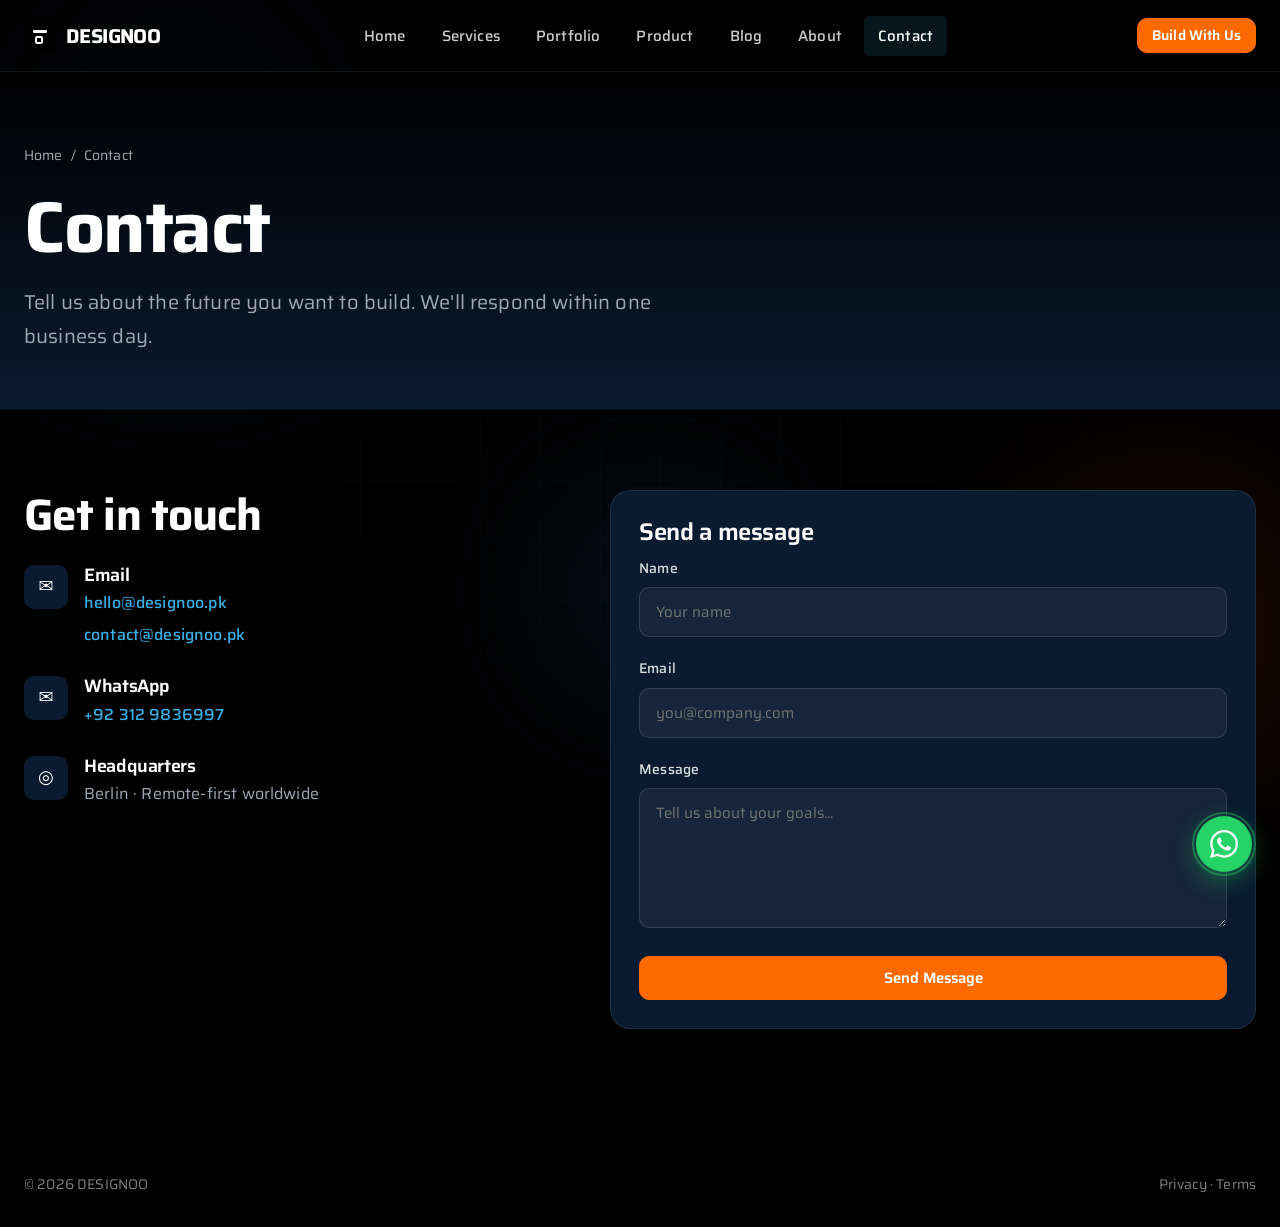
==== commit d81c40b0: "Load dark-theme + app.js on Contact and Product pages" ====
--- a/contact.html
+++ b/contact.html
@@ -4,9 +4,9 @@
   <meta charset="UTF-8">
   <meta name="viewport" content="width=device-width, initial-scale=1.0">
   <title>Contact — DESIGNOO</title>
-  <meta name="description" content="Get in touch with DESIGNOO.">
   <link rel="stylesheet" href="styles.css">
   <link rel="stylesheet" href="styles-extra.css">
+  <link rel="stylesheet" href="dark-theme.css">
 </head>
 <body>
   <header class="header">
@@ -27,7 +27,6 @@
       </div>
     </div>
   </header>
-
   <section class="page-hero">
     <div class="container">
       <div class="breadcrumb"><a href="index.html">Home</a><span>/</span><span>Contact</span></div>
@@ -35,7 +34,6 @@
       <p class="lead">Tell us about the future you want to build. We'll respond within one business day.</p>
     </div>
   </section>
-
   <section class="section">
     <div class="container">
       <div class="contact-grid">
@@ -63,17 +61,10 @@
               <p style="margin-top: 4px; color: var(--text-grey);">Berlin · Remote-first worldwide</p>
             </div>
           </div>
-          <div class="contact-info-item">
-            <div class="icon">◈</div>
-            <div>
-              <h4>New business</h4>
-              <p style="margin-top: 4px;"><a href="mailto:contact@designoo.pk" class="content-link">contact@designoo.pk</a></p>
-            </div>
-          </div>
         </div>
         <div class="card">
           <h3 class="mb-24">Send a message</h3>
-          <form action="#" method="post" onsubmit="event.preventDefault(); alert('Thank you. We will be in touch shortly.');">
+          <form action="#" onsubmit="event.preventDefault(); alert('Thank you. We will be in touch shortly.');">
             <div class="form-group">
               <label class="form-label" for="name">Name</label>
               <input class="form-input" type="text" id="name" name="name" required placeholder="Your name">
@@ -81,10 +72,6 @@
             <div class="form-group">
               <label class="form-label" for="email">Email</label>
               <input class="form-input" type="email" id="email" name="email" required placeholder="you@company.com">
-            </div>
-            <div class="form-group">
-              <label class="form-label" for="company">Company</label>
-              <input class="form-input" type="text" id="company" name="company" placeholder="Company name">
             </div>
             <div class="form-group">
               <label class="form-label" for="message">Message</label>
@@ -96,58 +83,14 @@
       </div>
     </div>
   </section>
-
   <footer class="footer">
     <div class="container">
-      <div class="footer-grid footer-grid-5">
-        <div class="footer-brand">
-          <a href="index.html" class="logo" style="color: #fff;"><span class="logo-icon"></span> DESIGNOO</a>
-          <p>Design, marketing and digital products.</p>
-          <div class="footer-contact-info">
-            <p><strong>Email</strong><br><a href="mailto:hello@designoo.pk">hello@designoo.pk</a></p>
-            <p><strong>WhatsApp</strong><br><a href="https://wa.me/923129836997">+92 312 9836997</a></p>
-            <p><strong>HQ</strong><br>Berlin · Remote-first</p>
-          </div>
-        </div>
-        <div>
-          <h4>Product</h4>
-          <div class="footer-links">
-            <a href="services.html">Services</a>
-            <a href="projects.html">Portfolio</a>
-            <a href="product.html">Products</a>
-            <a href="dova-agent.html">DOVA Agent</a>
-            <a href="dove-shield.html">Dove Shield</a>
-          </div>
-        </div>
-        <div>
-          <h4>Company</h4>
-          <div class="footer-links">
-            <a href="about.html">About</a>
-            <a href="blog.html">Blog</a>
-            <a href="contact.html">Contact</a>
-            <a href="privacy.html">Privacy</a>
-            <a href="terms.html">Terms</a>
-          </div>
-        </div>
-        <div class="footer-form-wrap">
-          <h4>Contact us</h4>
-          <form class="footer-form" action="#" onsubmit="event.preventDefault(); alert('Thank you.');">
-            <input class="form-input" type="email" name="email" required placeholder="Your email">
-            <textarea class="form-textarea footer-textarea" name="message" required placeholder="Message"></textarea>
-            <button type="submit" class="btn btn-accent btn-sm w-full">Send</button>
-          </form>
-        </div>
-      </div>
-      <div class="footer-bottom">
-        <span>© 2026 DESIGNOO. All rights reserved.</span>
+      <div class="footer-bottom" style="border:none;padding-top:0">
+        <span>© 2026 DESIGNOO</span>
         <span><a href="privacy.html">Privacy</a> · <a href="terms.html">Terms</a></span>
       </div>
     </div>
   </footer>
-  <script>
-    const toggle = document.getElementById('menuToggle');
-    const nav = document.getElementById('mainNav');
-    if (toggle && nav) toggle.addEventListener('click', () => nav.classList.toggle('open'));
-  </script>
+  <script src="app.js"></script>
 </body>
 </html>
--- a/dark-theme.css
+++ b/dark-theme.css
@@ -0,0 +1,355 @@
+/* Designoo / DOVA Dark Theme + Animations + 3D */
+:root {
+  --primary-black: #000000;
+  --primary-white: #FFFFFF;
+  --designoo-blue: #39AFE4;
+  --deep-navy: #0A1A2F;
+  --signature-orange: #FF6A00;
+  --warm-gray: #F5F5F5;
+  --primary-blue: #39AFE4;
+  --blue-dark: #2B9FD4;
+  --accent-orange: #FF6A00;
+  --soft-bg: #0A1A2F;
+  --dark-bg: #000000;
+  --page-bg: #000000;
+  --text-dark: #FFFFFF;
+  --text-grey: #A0A8B4;
+  --border: rgba(255, 255, 255, 0.1);
+  --card-bg: #0A1A2F;
+  --surface: #0F1C2E;
+  --glow-blue: 0 0 40px rgba(57, 175, 228, 0.25);
+  --glow-orange: 0 0 40px rgba(255, 106, 0, 0.3);
+  --shadow-sm: 0 2px 8px rgba(0, 0, 0, 0.4);
+  --shadow-card: 0 8px 32px rgba(0, 0, 0, 0.5);
+}
+body {
+  background: #000000 !important;
+  color: #FFFFFF;
+}
+
+/* ========== DARK THEME SURFACE OVERRIDES ========== */
+.header {
+  background: rgba(0, 0, 0, 0.85);
+  border-bottom-color: rgba(255, 255, 255, 0.08);
+  backdrop-filter: blur(16px);
+}
+.logo { color: var(--primary-white); }
+.nav-link { color: rgba(255, 255, 255, 0.8); }
+.nav-link:hover, .nav-link.active {
+  background: rgba(57, 175, 228, 0.12);
+  color: var(--primary-white);
+}
+.mobile-toggle span { background: var(--primary-white); }
+
+.card {
+  background: var(--card-bg, #0A1A2F);
+  border-color: rgba(255, 255, 255, 0.08);
+  color: var(--primary-white);
+}
+.card h3 { color: var(--primary-white); }
+.card p { color: var(--text-grey); }
+.card-icon {
+  background: rgba(57, 175, 228, 0.12);
+  color: #39AFE4;
+}
+
+.btn-primary {
+  background: #FF6A00;
+  border-color: #FF6A00;
+  color: #fff;
+}
+.btn-primary:hover {
+  background: #e65f00;
+  border-color: #e65f00;
+  box-shadow: 0 0 40px rgba(255, 106, 0, 0.3);
+}
+.btn-accent {
+  background: #FF6A00;
+  border-color: #FF6A00;
+}
+.btn-accent:hover {
+  background: #e65f00;
+  box-shadow: 0 0 40px rgba(255, 106, 0, 0.3);
+}
+.btn-secondary {
+  background: transparent;
+  color: #fff;
+  border-color: rgba(255, 255, 255, 0.25);
+}
+.btn-secondary:hover {
+  background: rgba(255, 255, 255, 0.08);
+  border-color: rgba(255, 255, 255, 0.4);
+}
+.btn-ghost { color: #fff; }
+.btn-ghost:hover { background: rgba(255, 255, 255, 0.08); }
+
+.badge {
+  background: rgba(255, 255, 255, 0.06);
+  color: rgba(255, 255, 255, 0.9);
+  border-color: rgba(255, 255, 255, 0.12);
+}
+.badge-blue {
+  background: rgba(57, 175, 228, 0.15);
+  color: #39AFE4;
+  border-color: rgba(57, 175, 228, 0.3);
+}
+
+.section-header h2,
+h1, h2, h3, h4 { color: #FFFFFF; }
+.section-header p, .lead, p { color: #A0A8B4; }
+
+.hero {
+  background: linear-gradient(165deg, #000000 0%, #0A1A2F 50%, #000000 100%);
+  position: relative;
+}
+.page-hero {
+  background: linear-gradient(180deg, #000 0%, #0A1A2F 100%);
+  border-bottom-color: rgba(255, 255, 255, 0.06);
+}
+.project-card, .blog-card {
+  background: #0A1A2F;
+  border-color: rgba(255, 255, 255, 0.08);
+}
+.project-card-body h3, .blog-card-body h3 { color: #fff; }
+.stat-item h3 { color: #39AFE4; }
+.stat-item p { color: #A0A8B4; }
+
+.form-input, .form-select, .form-textarea {
+  background: rgba(255, 255, 255, 0.05);
+  border-color: rgba(255, 255, 255, 0.12);
+  color: #fff;
+}
+.form-input:focus, .form-select:focus, .form-textarea:focus {
+  border-color: #39AFE4;
+  box-shadow: 0 0 0 3px rgba(57, 175, 228, 0.2);
+}
+.form-label { color: rgba(255, 255, 255, 0.85); }
+
+.content-link { color: #39AFE4; }
+.faq-item {
+  background: #0A1A2F;
+  border-color: rgba(255, 255, 255, 0.08);
+}
+.faq-item summary { color: #fff; }
+.product-card {
+  background: #0A1A2F;
+  border-color: rgba(255, 255, 255, 0.08);
+}
+.product-card h3 { color: #fff; }
+.product-card p { color: #A0A8B4; }
+
+/* ========== ANIMATED BACKGROUND ========== */
+.bg-fx {
+  position: fixed;
+  inset: 0;
+  z-index: 0;
+  pointer-events: none;
+  overflow: hidden;
+}
+.bg-fx .orb {
+  position: absolute;
+  border-radius: 50%;
+  filter: blur(80px);
+  opacity: 0.35;
+  animation: orbFloat 18s ease-in-out infinite;
+}
+.bg-fx .orb-1 {
+  width: 480px; height: 480px;
+  background: radial-gradient(circle, #39AFE4 0%, transparent 70%);
+  top: -10%; left: -5%;
+}
+.bg-fx .orb-2 {
+  width: 360px; height: 360px;
+  background: radial-gradient(circle, #FF6A00 0%, transparent 70%);
+  bottom: 10%; right: -5%;
+  animation-delay: -6s;
+  opacity: 0.25;
+}
+.bg-fx .orb-3 {
+  width: 280px; height: 280px;
+  background: radial-gradient(circle, #39AFE4 0%, transparent 70%);
+  top: 50%; left: 40%;
+  animation-delay: -12s;
+  opacity: 0.2;
+}
+@keyframes orbFloat {
+  0%, 100% { transform: translate(0, 0) scale(1); }
+  33% { transform: translate(40px, -30px) scale(1.08); }
+  66% { transform: translate(-30px, 20px) scale(0.95); }
+}
+
+.bg-grid {
+  position: fixed;
+  inset: 0;
+  z-index: 0;
+  pointer-events: none;
+  background-image:
+    linear-gradient(rgba(57, 175, 228, 0.03) 1px, transparent 1px),
+    linear-gradient(90deg, rgba(57, 175, 228, 0.03) 1px, transparent 1px);
+  background-size: 60px 60px;
+  mask-image: radial-gradient(ellipse at center, black 20%, transparent 75%);
+  animation: gridDrift 40s linear infinite;
+}
+@keyframes gridDrift {
+  from { background-position: 0 0; }
+  to { background-position: 60px 60px; }
+}
+
+body > header,
+body > section,
+body > footer,
+body > div.feature-strip {
+  position: relative;
+  z-index: 1;
+}
+
+/* ========== 3D INTERACTIVE ========== */
+.hero-image-wrap {
+  transform-style: preserve-3d;
+  transition: transform 0.2s ease-out;
+}
+.product-card, .card, .project-card {
+  transition: transform 0.3s ease, box-shadow 0.3s ease, border-color 0.3s ease;
+}
+.product-card:hover, .card:hover, .project-card:hover {
+  transform: translateY(-6px) scale(1.01);
+  border-color: rgba(57, 175, 228, 0.35);
+  box-shadow: 0 8px 32px rgba(0, 0, 0, 0.5), 0 0 40px rgba(57, 175, 228, 0.25);
+}
+
+.geo-shapes {
+  position: absolute;
+  inset: 0;
+  pointer-events: none;
+  overflow: hidden;
+  z-index: 0;
+}
+.geo-shapes span {
+  position: absolute;
+  border: 1px solid rgba(57, 175, 228, 0.2);
+  border-radius: 8px;
+  animation: geoSpin 20s linear infinite;
+}
+.geo-shapes .g1 {
+  width: 80px; height: 80px;
+  top: 15%; right: 12%;
+  animation-duration: 25s;
+}
+.geo-shapes .g2 {
+  width: 40px; height: 40px;
+  bottom: 20%; left: 8%;
+  border-color: rgba(255, 106, 0, 0.25);
+  border-radius: 50%;
+  animation-duration: 18s;
+  animation-direction: reverse;
+}
+.geo-shapes .g3 {
+  width: 60px; height: 60px;
+  top: 60%; right: 25%;
+  animation-duration: 30s;
+}
+@keyframes geoSpin {
+  from { transform: rotate(0deg) translateY(0); }
+  to { transform: rotate(360deg) translateY(-20px); }
+}
+
+/* ========== SCROLL REVEAL ========== */
+.reveal {
+  opacity: 0;
+  transform: translateY(28px);
+  transition: opacity 0.7s ease, transform 0.7s ease;
+}
+.reveal.visible {
+  opacity: 1;
+  transform: translateY(0);
+}
+.reveal-delay-1 { transition-delay: 0.1s; }
+.reveal-delay-2 { transition-delay: 0.2s; }
+
+/* ========== FLOATING WHATSAPP ========== */
+.wa-float {
+  position: fixed;
+  bottom: 28px;
+  right: 28px;
+  z-index: 9999;
+  width: 56px;
+  height: 56px;
+  border-radius: 50%;
+  background: #25D366;
+  color: #fff;
+  display: flex;
+  align-items: center;
+  justify-content: center;
+  box-shadow: 0 8px 24px rgba(37, 211, 102, 0.4);
+  transition: transform 0.25s, box-shadow 0.25s;
+  text-decoration: none;
+}
+.wa-float:hover {
+  transform: scale(1.08);
+  box-shadow: 0 12px 32px rgba(37, 211, 102, 0.5);
+}
+.wa-float svg {
+  width: 28px;
+  height: 28px;
+  fill: currentColor;
+}
+.wa-float::after {
+  content: '';
+  position: absolute;
+  inset: -4px;
+  border-radius: 50%;
+  border: 2px solid rgba(37, 211, 102, 0.4);
+  animation: waPulse 2s ease-out infinite;
+}
+@keyframes waPulse {
+  0% { transform: scale(1); opacity: 1; }
+  100% { transform: scale(1.4); opacity: 0; }
+}
+
+.cta-section {
+  background: linear-gradient(135deg, #0A1A2F 0%, #000 100%);
+  border: 1px solid rgba(255, 255, 255, 0.06);
+}
+.feature-strip {
+  background: #000;
+  border-top: 1px solid rgba(255, 255, 255, 0.06);
+  border-bottom: 1px solid rgba(255, 255, 255, 0.06);
+}
+
+.skill-pill {
+  background: rgba(255, 255, 255, 0.05);
+  color: #fff;
+  border-color: rgba(255, 255, 255, 0.12);
+}
+.skill-pill:hover {
+  border-color: #39AFE4;
+  box-shadow: 0 4px 12px rgba(57, 175, 228, 0.2);
+}
+.skill-pill-accent {
+  background: rgba(255, 106, 0, 0.15);
+  color: #FF8A3D;
+  border-color: rgba(255, 106, 0, 0.4);
+}
+.skill-cta-card {
+  background: rgba(10, 26, 47, 0.9);
+  border-color: rgba(255, 255, 255, 0.1);
+}
+.skill-cta-body strong { color: #fff; }
+.chat-widget {
+  background: #0A1A2F;
+  border: 1px solid rgba(57, 175, 228, 0.2);
+}
+
+@media (max-width: 900px) {
+  .nav {
+    background: #0A1A2F;
+    border-bottom-color: rgba(255, 255, 255, 0.08);
+  }
+}
+
+@media (prefers-reduced-motion: reduce) {
+  .bg-fx .orb, .bg-grid, .geo-shapes span, .wa-float::after {
+    animation: none;
+  }
+  .reveal { opacity: 1; transform: none; }
+}
